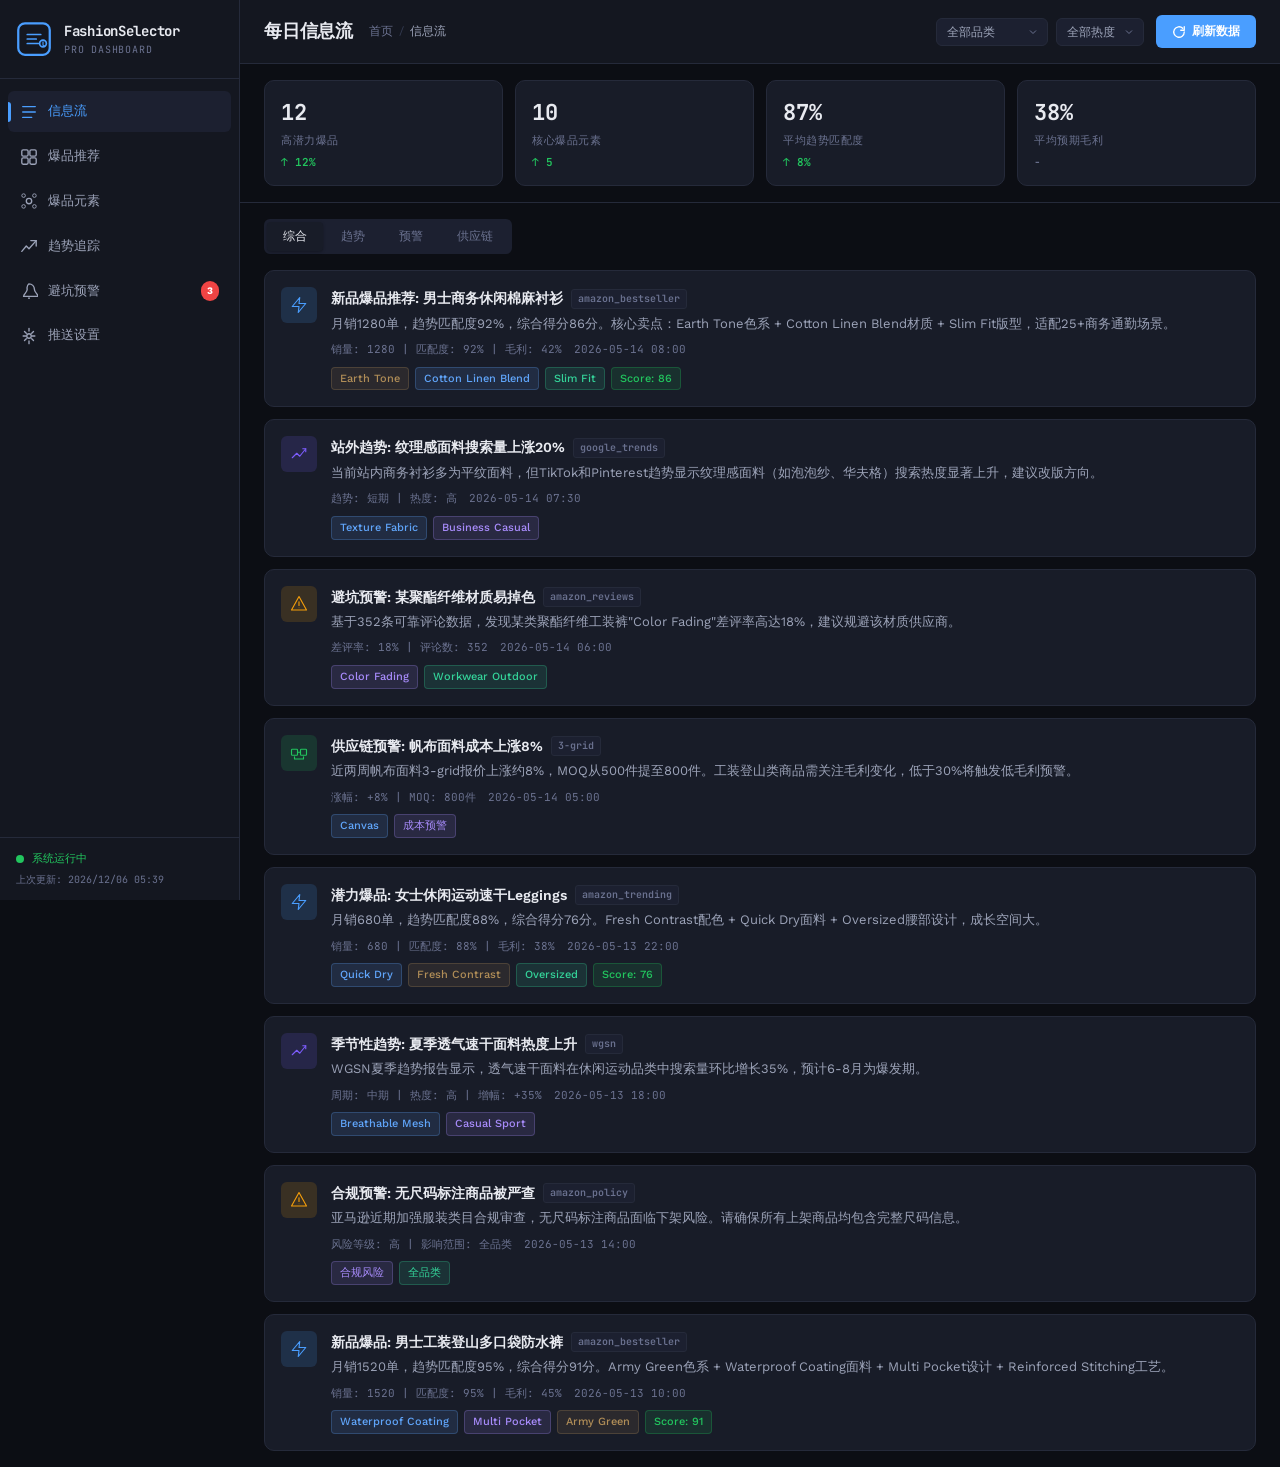
==== frontend/index.html @ 9d305000 "feat: 跨境服装电商智能选品辅助工具 Co-authored-by: traeagent <traeagent@users.noreply.github.com>" ====
<!DOCTYPE html>
<html lang="zh-CN">
<head>
    <meta charset="UTF-8">
    <meta name="viewport" content="width=device-width, initial-scale=1.0">
    <title>FashionSelector Pro — 亚马逊服装智能选品</title>
    <link rel="stylesheet" href="styles/main.css">
    <link rel="preconnect" href="https://fonts.googleapis.com">
    <link href="https://fonts.googleapis.com/css2?family=JetBrains+Mono:wght@400;500;700&family=IBM+Plex+Serif:ital,wght@0,400;0,600;1,400&family=Work+Sans:wght@300;400;500;600;700&display=swap" rel="stylesheet">
</head>
<body>
    <div class="app-container">
        <aside class="sidebar">
            <div class="sidebar-header">
                <div class="logo-mark">
                    <svg viewBox="0 0 32 32" fill="none" xmlns="http://www.w3.org/2000/svg">
                        <rect x="2" y="2" width="28" height="28" rx="6" stroke="currentColor" stroke-width="2"/>
                        <path d="M10 12h12M10 16h8M10 20h10" stroke="currentColor" stroke-width="1.5" stroke-linecap="round"/>
                        <circle cx="24" cy="20" r="3" stroke="currentColor" stroke-width="1.5"/>
                        <path d="M24 18.5v3l1.5.75" stroke="currentColor" stroke-width="1" stroke-linecap="round"/>
                    </svg>
                </div>
                <div class="logo-text">
                    <span class="logo-title">FashionSelector</span>
                    <span class="logo-subtitle">Pro Dashboard</span>
                </div>
            </div>

            <nav class="sidebar-nav">
                <a href="#" class="nav-item active" data-section="feed">
                    <svg viewBox="0 0 20 20" fill="none"><path d="M3 4h14M3 10h14M3 16h10" stroke="currentColor" stroke-width="1.5" stroke-linecap="round"/></svg>
                    <span>信息流</span>
                </a>
                <a href="#" class="nav-item" data-section="products">
                    <svg viewBox="0 0 20 20" fill="none"><rect x="2" y="2" width="7" height="7" rx="1.5" stroke="currentColor" stroke-width="1.5"/><rect x="11" y="2" width="7" height="7" rx="1.5" stroke="currentColor" stroke-width="1.5"/><rect x="2" y="11" width="7" height="7" rx="1.5" stroke="currentColor" stroke-width="1.5"/><rect x="11" y="11" width="7" height="7" rx="1.5" stroke="currentColor" stroke-width="1.5"/></svg>
                    <span>爆品推荐</span>
                </a>
                <a href="#" class="nav-item" data-section="elements">
                    <svg viewBox="0 0 20 20" fill="none"><circle cx="10" cy="10" r="3" stroke="currentColor" stroke-width="1.5"/><circle cx="4" cy="4" r="2" stroke="currentColor" stroke-width="1"/><circle cx="16" cy="4" r="2" stroke="currentColor" stroke-width="1"/><circle cx="4" cy="16" r="2" stroke="currentColor" stroke-width="1"/><circle cx="16" cy="16" r="2" stroke="currentColor" stroke-width="1"/></svg>
                    <span>爆品元素</span>
                </a>
                <a href="#" class="nav-item" data-section="trends">
                    <svg viewBox="0 0 20 20" fill="none"><path d="M2 16l5-6 3 3 8-9" stroke="currentColor" stroke-width="1.5" stroke-linecap="round" stroke-linejoin="round"/><path d="M12 4h6v6" stroke="currentColor" stroke-width="1.5" stroke-linecap="round" stroke-linejoin="round"/></svg>
                    <span>趋势追踪</span>
                </a>
                <a href="#" class="nav-item" data-section="alerts">
                    <svg viewBox="0 0 20 20" fill="none"><path d="M10 2a6 6 0 016 6c0 4 4 5 4 8H4c0-3 4-4 4-8a6 6 0 012-6z" stroke="currentColor" stroke-width="1.5"/><circle cx="10" cy="18" r="1" fill="currentColor"/></svg>
                    <span>避坑预警</span>
                    <span class="nav-badge">3</span>
                </a>
                <a href="#" class="nav-item" data-section="settings">
                    <svg viewBox="0 0 20 20" fill="none"><circle cx="10" cy="10" r="2.5" stroke="currentColor" stroke-width="1.5"/><path d="M10 1.5v3M10 15.5v3M3.5 10h3M13.5 10h3M5 5l2 2M13 13l2 2M15 5l-2 2M7 13l-2 2" stroke="currentColor" stroke-width="1.5" stroke-linecap="round"/></svg>
                    <span>推送设置</span>
                </a>
            </nav>

            <div class="sidebar-footer">
                <div class="system-status">
                    <div class="status-dot"></div>
                    <span class="status-text">系统运行中</span>
                </div>
                <div class="last-update">上次更新: <span id="lastUpdateTime">--</span></div>
            </div>
        </aside>

        <main class="main-content">
            <header class="top-bar">
                <div class="top-bar-left">
                    <h1 class="page-title" id="pageTitle">每日信息流</h1>
                    <div class="breadcrumb">
                        <span>首页</span>
                        <span class="breadcrumb-sep">/</span>
                        <span class="breadcrumb-current" id="breadcrumbCurrent">信息流</span>
                    </div>
                </div>
                <div class="top-bar-right">
                    <div class="filter-group">
                        <select class="filter-select" id="categoryFilter">
                            <option value="all">全部品类</option>
                            <option value="menswear-business">男装商务休闲</option>
                            <option value="menswear-sport">男装休闲运动</option>
                            <option value="menswear-outdoor">男装工装登山</option>
                            <option value="womenswear-business">女装商务休闲</option>
                            <option value="womenswear-sport">女装休闲运动</option>
                            <option value="womenswear-outdoor">女装工装登山</option>
                        </select>
                        <select class="filter-select" id="heatFilter">
                            <option value="all">全部热度</option>
                            <option value="high">高热度</option>
                            <option value="medium">中热度</option>
                        </select>
                    </div>
                    <button class="btn-primary" id="refreshBtn">
                        <svg viewBox="0 0 16 16" fill="none"><path d="M14 8a6 6 0 11-1.76-4.24" stroke="currentColor" stroke-width="1.5" stroke-linecap="round"/><path d="M14 2v4h-4" stroke="currentColor" stroke-width="1.5" stroke-linecap="round" stroke-linejoin="round"/></svg>
                        刷新数据
                    </button>
                </div>
            </header>

            <section class="stats-bar" id="statsBar">
                <div class="stat-card">
                    <div class="stat-value" id="statHitCount">--</div>
                    <div class="stat-label">高潜力爆品</div>
                    <div class="stat-trend up">↑ 12%</div>
                </div>
                <div class="stat-card">
                    <div class="stat-value" id="statElementCount">--</div>
                    <div class="stat-label">核心爆品元素</div>
                    <div class="stat-trend up">↑ 5</div>
                </div>
                <div class="stat-card">
                    <div class="stat-value" id="statTrendMatch">--</div>
                    <div class="stat-label">平均趋势匹配度</div>
                    <div class="stat-trend up">↑ 8%</div>
                </div>
                <div class="stat-card">
                    <div class="stat-value" id="statMargin">--</div>
                    <div class="stat-label">平均预期毛利</div>
                    <div class="stat-trend neutral">-</div>
                </div>
            </section>

            <section class="content-feed" id="contentFeed">
                <div class="feed-tabs">
                    <button class="feed-tab active" data-tab="all">综合</button>
                    <button class="feed-tab" data-tab="trends">趋势</button>
                    <button class="feed-tab" data-tab="alerts">预警</button>
                    <button class="feed-tab" data-tab="supply">供应链</button>
                </div>

                <div class="feed-stream" id="feedStream">
                </div>
            </section>

            <section class="products-grid" id="productsGrid" style="display: none;">
                <div class="section-header">
                    <h2>高潜力爆品</h2>
                    <div class="view-toggle">
                        <button class="toggle-btn active" data-view="grid">
                            <svg viewBox="0 0 16 16" fill="none"><rect x="1" y="1" width="5" height="5" rx="1" stroke="currentColor" stroke-width="1.5"/><rect x="10" y="1" width="5" height="5" rx="1" stroke="currentColor" stroke-width="1.5"/><rect x="1" y="10" width="5" height="5" rx="1" stroke="currentColor" stroke-width="1.5"/><rect x="10" y="10" width="5" height="5" rx="1" stroke="currentColor" stroke-width="1.5"/></svg>
                        </button>
                        <button class="toggle-btn" data-view="list">
                            <svg viewBox="0 0 16 16" fill="none"><path d="M1 3h14M1 8h14M1 13h14" stroke="currentColor" stroke-width="1.5" stroke-linecap="round"/></svg>
                        </button>
                    </div>
                </div>
                <div class="product-cards" id="productCards">
                </div>
            </section>

            <section class="elements-section" id="elementsSection" style="display: none;">
                <div class="section-header">
                    <h2>Top 10 爆品元素</h2>
                    <span class="section-desc">基于标准化标签的频率统计</span>
                </div>
                <div class="elements-list" id="elementsList">
                </div>
                <div class="suggestions-block">
                    <h3>视觉差异化建议</h3>
                    <div class="suggestions-grid" id="suggestionsGrid">
                    </div>
                </div>
            </section>

            <section class="trends-section" id="trendsSection" style="display: none;">
                <div class="section-header">
                    <h2>趋势追踪</h2>
                    <span class="section-desc">站内外趋势联动分析</span>
                </div>
                <div class="trends-grid" id="trendsGrid">
                </div>
            </section>

            <section class="alerts-section" id="alertsSection" style="display: none;">
                <div class="section-header">
                    <h2>避坑预警</h2>
                    <span class="section-desc">基于可靠评论数据的高频痛点</span>
                </div>
                <div class="alerts-list" id="alertsList">
                </div>
            </section>

            <section class="settings-section" id="settingsSection" style="display: none;">
                <div class="section-header">
                    <h2>推送设置</h2>
                    <span class="section-desc">自定义推送偏好与独特性阈值</span>
                </div>
                <div class="settings-form">
                    <div class="form-group">
                        <label class="form-label">关注品类</label>
                        <div class="checkbox-group" id="categoryCheckboxes">
                            <label class="checkbox-item"><input type="checkbox" value="menswear" checked> 男装</label>
                            <label class="checkbox-item"><input type="checkbox" value="womenswear" checked> 女装</label>
                            <label class="checkbox-item"><input type="checkbox" value="business-casual" checked> 商务休闲</label>
                            <label class="checkbox-item"><input type="checkbox" value="casual-sport" checked> 休闲运动</label>
                            <label class="checkbox-item"><input type="checkbox" value="workwear-outdoor" checked> 工装登山</label>
                        </div>
                    </div>
                    <div class="form-group">
                        <label class="form-label">推送频率</label>
                        <select class="form-select" id="pushFrequency">
                            <option value="daily">每日推送</option>
                            <option value="weekly">每周推送</option>
                            <option value="manual">手动触发</option>
                        </select>
                    </div>
                    <div class="form-group">
                        <label class="form-label">推送渠道</label>
                        <div class="checkbox-group" id="channelCheckboxes">
                            <label class="checkbox-item"><input type="checkbox" value="skill" checked> 技能内消息</label>
                            <label class="checkbox-item"><input type="checkbox" value="email"> 邮件</label>
                            <label class="checkbox-item"><input type="checkbox" value="sms"> 短信</label>
                        </div>
                    </div>
                    <div class="form-group">
                        <label class="form-label">独特性系数阈值</label>
                        <div class="slider-group">
                            <input type="range" class="form-slider" id="uniquenessSlider" min="0" max="1" step="0.05" value="0.7">
                            <span class="slider-value" id="uniquenessValue">0.70</span>
                        </div>
                    </div>
                    <div class="form-actions">
                        <button class="btn-primary" id="saveSettingsBtn">保存设置</button>
                        <button class="btn-secondary" id="manualPushBtn">立即推送</button>
                    </div>
                </div>
            </section>
        </main>
    </div>

    <div class="modal-overlay" id="modalOverlay">
        <div class="modal" id="productModal">
            <div class="modal-header">
                <h3 id="modalTitle">商品详情</h3>
                <button class="modal-close" id="modalClose">&times;</button>
            </div>
            <div class="modal-body" id="modalBody">
            </div>
        </div>
    </div>

    <script src="scripts/data.js"></script>
    <script src="scripts/renderers.js"></script>
    <script src="scripts/app.js"></script>
</body>
</html>
---- frontend/styles/main.css ----
:root {
    --bg-primary: #0c0e14;
    --bg-secondary: #141720;
    --bg-tertiary: #1c2030;
    --bg-card: #181c28;
    --bg-card-hover: #1f2436;
    --border-subtle: #252a3a;
    --border-accent: #343b52;
    --text-primary: #e8eaf0;
    --text-secondary: #9ca3b8;
    --text-muted: #6b7290;
    --accent-primary: #4a9eff;
    --accent-secondary: #7c5cfc;
    --accent-success: #22c55e;
    --accent-warning: #f59e0b;
    --accent-danger: #ef4444;
    --accent-info: #3b82f6;
    --tag-earth: #b08d57;
    --tag-blue: #60a5fa;
    --tag-green: #34d399;
    --tag-orange: #fb923c;
    --tag-purple: #a78bfa;
    --sidebar-width: 240px;
    --topbar-height: 64px;
    --radius-sm: 6px;
    --radius-md: 10px;
    --radius-lg: 14px;
    --font-mono: 'JetBrains Mono', monospace;
    --font-serif: 'IBM Plex Serif', Georgia, serif;
    --font-sans: 'Work Sans', system-ui, sans-serif;
    --shadow-sm: 0 1px 3px rgba(0,0,0,0.3);
    --shadow-md: 0 4px 12px rgba(0,0,0,0.4);
    --shadow-lg: 0 8px 30px rgba(0,0,0,0.5);
    --transition-fast: 0.15s ease;
    --transition-base: 0.25s ease;
}

*, *::before, *::after {
    margin: 0;
    padding: 0;
    box-sizing: border-box;
}

html {
    font-size: 14px;
    scroll-behavior: smooth;
}

body {
    font-family: var(--font-sans);
    background: var(--bg-primary);
    color: var(--text-primary);
    line-height: 1.6;
    overflow-x: hidden;
    min-height: 100vh;
}

.app-container {
    display: flex;
    min-height: 100vh;
}

/* ===== SIDEBAR ===== */
.sidebar {
    width: var(--sidebar-width);
    background: var(--bg-secondary);
    border-right: 1px solid var(--border-subtle);
    display: flex;
    flex-direction: column;
    position: fixed;
    top: 0;
    left: 0;
    bottom: 0;
    z-index: 100;
}

.sidebar-header {
    padding: 20px 16px;
    display: flex;
    align-items: center;
    gap: 12px;
    border-bottom: 1px solid var(--border-subtle);
}

.logo-mark {
    width: 36px;
    height: 36px;
    color: var(--accent-primary);
    flex-shrink: 0;
}

.logo-mark svg {
    width: 100%;
    height: 100%;
}

.logo-text {
    display: flex;
    flex-direction: column;
}

.logo-title {
    font-family: var(--font-mono);
    font-weight: 700;
    font-size: 14px;
    letter-spacing: -0.02em;
    color: var(--text-primary);
}

.logo-subtitle {
    font-family: var(--font-mono);
    font-size: 10px;
    color: var(--text-muted);
    letter-spacing: 0.08em;
    text-transform: uppercase;
}

.sidebar-nav {
    flex: 1;
    padding: 12px 8px;
    display: flex;
    flex-direction: column;
    gap: 4px;
}

.nav-item {
    display: flex;
    align-items: center;
    gap: 10px;
    padding: 10px 12px;
    border-radius: var(--radius-sm);
    color: var(--text-secondary);
    text-decoration: none;
    font-size: 13px;
    font-weight: 500;
    transition: all var(--transition-fast);
    position: relative;
}

.nav-item svg {
    width: 18px;
    height: 18px;
    flex-shrink: 0;
}

.nav-item:hover {
    background: var(--bg-tertiary);
    color: var(--text-primary);
}

.nav-item.active {
    background: var(--bg-tertiary);
    color: var(--accent-primary);
}

.nav-item.active::before {
    content: '';
    position: absolute;
    left: 0;
    top: 50%;
    transform: translateY(-50%);
    width: 3px;
    height: 20px;
    background: var(--accent-primary);
    border-radius: 0 3px 3px 0;
}

.nav-badge {
    margin-left: auto;
    background: var(--accent-danger);
    color: #fff;
    font-size: 10px;
    font-weight: 700;
    padding: 2px 6px;
    border-radius: 10px;
    min-width: 18px;
    text-align: center;
}

.sidebar-footer {
    padding: 12px 16px;
    border-top: 1px solid var(--border-subtle);
}

.system-status {
    display: flex;
    align-items: center;
    gap: 8px;
    margin-bottom: 4px;
}

.status-dot {
    width: 8px;
    height: 8px;
    background: var(--accent-success);
    border-radius: 50%;
    animation: pulse 2s ease-in-out infinite;
}

@keyframes pulse {
    0%, 100% { opacity: 1; }
    50% { opacity: 0.5; }
}

.status-text {
    font-size: 11px;
    color: var(--accent-success);
    font-weight: 500;
}

.last-update {
    font-family: var(--font-mono);
    font-size: 10px;
    color: var(--text-muted);
}

/* ===== MAIN CONTENT ===== */
.main-content {
    flex: 1;
    margin-left: var(--sidebar-width);
    display: flex;
    flex-direction: column;
    min-height: 100vh;
}

/* ===== TOP BAR ===== */
.top-bar {
    height: var(--topbar-height);
    padding: 0 24px;
    display: flex;
    align-items: center;
    justify-content: space-between;
    border-bottom: 1px solid var(--border-subtle);
    background: var(--bg-secondary);
    position: sticky;
    top: 0;
    z-index: 50;
}

.top-bar-left {
    display: flex;
    align-items: center;
    gap: 16px;
}

.page-title {
    font-family: var(--font-serif);
    font-weight: 600;
    font-size: 18px;
    letter-spacing: -0.01em;
}

.breadcrumb {
    display: flex;
    align-items: center;
    gap: 6px;
    font-size: 12px;
    color: var(--text-muted);
}

.breadcrumb-sep {
    color: var(--border-accent);
}

.breadcrumb-current {
    color: var(--text-secondary);
}

.top-bar-right {
    display: flex;
    align-items: center;
    gap: 12px;
}

.filter-group {
    display: flex;
    gap: 8px;
}

.filter-select {
    background: var(--bg-tertiary);
    border: 1px solid var(--border-subtle);
    color: var(--text-secondary);
    padding: 6px 28px 6px 10px;
    border-radius: var(--radius-sm);
    font-size: 12px;
    font-family: var(--font-sans);
    cursor: pointer;
    appearance: none;
    background-image: url("data:image/svg+xml,%3Csvg xmlns='http://www.w3.org/2000/svg' width='12' height='12' viewBox='0 0 24 24' fill='none' stroke='%236b7290' stroke-width='2'%3E%3Cpath d='M6 9l6 6 6-6'/%3E%3C/svg%3E");
    background-repeat: no-repeat;
    background-position: right 8px center;
}

.filter-select:hover {
    border-color: var(--border-accent);
}

.filter-select:focus {
    outline: none;
    border-color: var(--accent-primary);
}

.btn-primary {
    display: inline-flex;
    align-items: center;
    gap: 6px;
    padding: 8px 16px;
    background: var(--accent-primary);
    color: #fff;
    border: none;
    border-radius: var(--radius-sm);
    font-size: 12px;
    font-weight: 600;
    font-family: var(--font-sans);
    cursor: pointer;
    transition: all var(--transition-fast);
}

.btn-primary:hover {
    background: #3d8be6;
    transform: translateY(-1px);
}

.btn-primary svg {
    width: 14px;
    height: 14px;
}

.btn-secondary {
    display: inline-flex;
    align-items: center;
    gap: 6px;
    padding: 8px 16px;
    background: var(--bg-tertiary);
    color: var(--text-secondary);
    border: 1px solid var(--border-subtle);
    border-radius: var(--radius-sm);
    font-size: 12px;
    font-weight: 500;
    font-family: var(--font-sans);
    cursor: pointer;
    transition: all var(--transition-fast);
}

.btn-secondary:hover {
    border-color: var(--border-accent);
    color: var(--text-primary);
}

/* ===== STATS BAR ===== */
.stats-bar {
    padding: 16px 24px;
    display: grid;
    grid-template-columns: repeat(4, 1fr);
    gap: 12px;
    border-bottom: 1px solid var(--border-subtle);
    background: var(--bg-primary);
}

.stat-card {
    background: var(--bg-card);
    border: 1px solid var(--border-subtle);
    border-radius: var(--radius-md);
    padding: 14px 16px;
    transition: all var(--transition-fast);
}

.stat-card:hover {
    border-color: var(--border-accent);
    background: var(--bg-card-hover);
}

.stat-value {
    font-family: var(--font-mono);
    font-size: 22px;
    font-weight: 700;
    color: var(--text-primary);
    margin-bottom: 2px;
}

.stat-label {
    font-size: 11px;
    color: var(--text-muted);
    font-weight: 500;
    text-transform: uppercase;
    letter-spacing: 0.05em;
}

.stat-trend {
    font-family: var(--font-mono);
    font-size: 11px;
    font-weight: 600;
    margin-top: 4px;
}

.stat-trend.up {
    color: var(--accent-success);
}

.stat-trend.down {
    color: var(--accent-danger);
}

.stat-trend.neutral {
    color: var(--text-muted);
}

/* ===== FEED SECTION ===== */
.content-feed {
    padding: 16px 24px;
    flex: 1;
}

.feed-tabs {
    display: flex;
    gap: 2px;
    margin-bottom: 16px;
    background: var(--bg-tertiary);
    border-radius: var(--radius-sm);
    padding: 3px;
    width: fit-content;
}

.feed-tab {
    padding: 6px 16px;
    border: none;
    background: transparent;
    color: var(--text-muted);
    font-size: 12px;
    font-weight: 500;
    font-family: var(--font-sans);
    border-radius: 4px;
    cursor: pointer;
    transition: all var(--transition-fast);
}

.feed-tab:hover {
    color: var(--text-secondary);
}

.feed-tab.active {
    background: var(--bg-card);
    color: var(--text-primary);
    box-shadow: var(--shadow-sm);
}

.feed-stream {
    display: flex;
    flex-direction: column;
    gap: 12px;
}

.feed-item {
    background: var(--bg-card);
    border: 1px solid var(--border-subtle);
    border-radius: var(--radius-md);
    padding: 16px;
    display: flex;
    gap: 14px;
    transition: all var(--transition-base);
    animation: fadeIn 0.3s ease;
}

@keyframes fadeIn {
    from { opacity: 0; transform: translateY(8px); }
    to { opacity: 1; transform: translateY(0); }
}

.feed-item:hover {
    border-color: var(--border-accent);
    background: var(--bg-card-hover);
}

.feed-icon {
    width: 36px;
    height: 36px;
    border-radius: var(--radius-sm);
    display: flex;
    align-items: center;
    justify-content: center;
    flex-shrink: 0;
}

.feed-icon svg {
    width: 18px;
    height: 18px;
}

.feed-icon.hit {
    background: rgba(74, 158, 255, 0.15);
    color: var(--accent-primary);
}

.feed-icon.trend {
    background: rgba(124, 92, 252, 0.15);
    color: var(--accent-secondary);
}

.feed-icon.alert {
    background: rgba(245, 158, 11, 0.15);
    color: var(--accent-warning);
}

.feed-icon.supply {
    background: rgba(34, 197, 94, 0.15);
    color: var(--accent-success);
}

.feed-content {
    flex: 1;
    min-width: 0;
}

.feed-title {
    font-weight: 600;
    font-size: 14px;
    margin-bottom: 4px;
    display: flex;
    align-items: center;
    gap: 8px;
}

.feed-title .source-tag {
    font-family: var(--font-mono);
    font-size: 10px;
    padding: 1px 6px;
    background: var(--bg-tertiary);
    border: 1px solid var(--border-subtle);
    border-radius: 3px;
    color: var(--text-muted);
}

.feed-desc {
    font-size: 13px;
    color: var(--text-secondary);
    line-height: 1.5;
    margin-bottom: 8px;
}

.feed-meta {
    display: flex;
    align-items: center;
    gap: 12px;
    font-size: 11px;
    color: var(--text-muted);
    font-family: var(--font-mono);
}

.feed-tags {
    display: flex;
    gap: 6px;
    flex-wrap: wrap;
    margin-top: 8px;
}

.feed-tag {
    font-size: 11px;
    padding: 2px 8px;
    border-radius: 4px;
    font-weight: 500;
    border: 1px solid;
}

.feed-tag.color {
    background: rgba(176, 141, 87, 0.12);
    color: var(--tag-earth);
    border-color: rgba(176, 141, 87, 0.25);
}

.feed-tag.material {
    background: rgba(96, 165, 250, 0.12);
    color: var(--tag-blue);
    border-color: rgba(96, 165, 250, 0.25);
}

.feed-tag.design {
    background: rgba(167, 139, 250, 0.12);
    color: var(--tag-purple);
    border-color: rgba(167, 139, 250, 0.25);
}

.feed-tag.fit {
    background: rgba(52, 211, 153, 0.12);
    color: var(--tag-green);
    border-color: rgba(52, 211, 153, 0.25);
}

.feed-tag.score {
    background: rgba(34, 197, 94, 0.12);
    color: var(--accent-success);
    border-color: rgba(34, 197, 94, 0.25);
}

/* ===== PRODUCTS GRID ===== */
.products-grid {
    padding: 16px 24px;
}

.section-header {
    display: flex;
    align-items: center;
    gap: 12px;
    margin-bottom: 16px;
}

.section-header h2 {
    font-family: var(--font-serif);
    font-weight: 600;
    font-size: 16px;
}

.section-desc {
    font-size: 12px;
    color: var(--text-muted);
}

.view-toggle {
    margin-left: auto;
    display: flex;
    gap: 2px;
    background: var(--bg-tertiary);
    padding: 3px;
    border-radius: var(--radius-sm);
}

.toggle-btn {
    padding: 6px;
    border: none;
    background: transparent;
    color: var(--text-muted);
    border-radius: 4px;
    cursor: pointer;
    transition: all var(--transition-fast);
}

.toggle-btn svg {
    width: 16px;
    height: 16px;
}

.toggle-btn.active {
    background: var(--bg-card);
    color: var(--text-primary);
}

.product-cards {
    display: grid;
    grid-template-columns: repeat(auto-fill, minmax(320px, 1fr));
    gap: 12px;
}

.product-card {
    background: var(--bg-card);
    border: 1px solid var(--border-subtle);
    border-radius: var(--radius-md);
    overflow: hidden;
    transition: all var(--transition-base);
    cursor: pointer;
}

.product-card:hover {
    border-color: var(--border-accent);
    transform: translateY(-2px);
    box-shadow: var(--shadow-md);
}

.product-card-header {
    padding: 14px 16px;
    display: flex;
    align-items: flex-start;
    gap: 12px;
}

.product-score {
    width: 44px;
    height: 44px;
    border-radius: var(--radius-sm);
    display: flex;
    align-items: center;
    justify-content: center;
    font-family: var(--font-mono);
    font-weight: 700;
    font-size: 14px;
    flex-shrink: 0;
}

.product-score.high {
    background: rgba(34, 197, 94, 0.12);
    color: var(--accent-success);
    border: 1px solid rgba(34, 197, 94, 0.25);
}

.product-score.potential {
    background: rgba(74, 158, 255, 0.12);
    color: var(--accent-primary);
    border: 1px solid rgba(74, 158, 255, 0.25);
}

.product-card-info {
    flex: 1;
    min-width: 0;
}

.product-card-title {
    font-weight: 600;
    font-size: 13px;
    margin-bottom: 4px;
    white-space: nowrap;
    overflow: hidden;
    text-overflow: ellipsis;
}

.product-card-category {
    font-size: 11px;
    color: var(--text-muted);
    display: flex;
    align-items: center;
    gap: 4px;
}

.product-card-body {
    padding: 0 16px 14px;
}

.product-card-price {
    font-family: var(--font-mono);
    font-size: 18px;
    font-weight: 700;
    color: var(--text-primary);
    margin-bottom: 8px;
}

.product-card-features {
    display: flex;
    flex-wrap: wrap;
    gap: 4px;
    margin-bottom: 10px;
}

.product-card-footer {
    padding: 10px 16px;
    background: var(--bg-tertiary);
    display: flex;
    align-items: center;
    justify-content: space-between;
    font-size: 11px;
}

.product-card-margin {
    font-family: var(--font-mono);
    font-weight: 600;
}

.product-card-margin.good {
    color: var(--accent-success);
}

.product-card-margin.low {
    color: var(--accent-danger);
}

.product-card-uniqueness {
    color: var(--accent-secondary);
}

.product-card-warning {
    font-size: 10px;
    padding: 2px 6px;
    background: rgba(245, 158, 11, 0.12);
    color: var(--accent-warning);
    border-radius: 3px;
    font-weight: 600;
}

.product-card-review {
    font-size: 10px;
    padding: 2px 6px;
    background: rgba(107, 114, 144, 0.12);
    color: var(--text-muted);
    border-radius: 3px;
}

/* ===== ELEMENTS SECTION ===== */
.elements-section {
    padding: 16px 24px;
}

.elements-list {
    display: grid;
    grid-template-columns: repeat(auto-fill, minmax(280px, 1fr));
    gap: 10px;
    margin-bottom: 24px;
}

.element-card {
    background: var(--bg-card);
    border: 1px solid var(--border-subtle);
    border-radius: var(--radius-md);
    padding: 14px 16px;
    transition: all var(--transition-fast);
}

.element-card:hover {
    border-color: var(--border-accent);
}

.element-rank {
    font-family: var(--font-mono);
    font-size: 20px;
    font-weight: 700;
    color: var(--border-accent);
    margin-bottom: 8px;
}

.element-rank.top3 {
    color: var(--accent-warning);
}

.element-name {
    font-weight: 600;
    font-size: 14px;
    margin-bottom: 4px;
}

.element-standard {
    font-family: var(--font-mono);
    font-size: 11px;
    color: var(--accent-primary);
    margin-bottom: 8px;
}

.element-desc {
    font-size: 12px;
    color: var(--text-secondary);
    line-height: 1.5;
    margin-bottom: 6px;
}

.element-meta {
    font-size: 11px;
    color: var(--text-muted);
    display: flex;
    gap: 12px;
}

.element-freq {
    font-family: var(--font-mono);
    font-weight: 600;
}

.suggestions-block {
    margin-top: 24px;
}

.suggestions-block h3 {
    font-family: var(--font-serif);
    font-weight: 600;
    font-size: 16px;
    margin-bottom: 12px;
}

.suggestions-grid {
    display: grid;
    grid-template-columns: repeat(auto-fill, minmax(320px, 1fr));
    gap: 12px;
}

.suggestion-card {
    background: var(--bg-card);
    border: 1px solid var(--border-subtle);
    border-left: 3px solid var(--accent-secondary);
    border-radius: var(--radius-sm);
    padding: 14px 16px;
}

.suggestion-card h4 {
    font-size: 13px;
    font-weight: 600;
    margin-bottom: 6px;
    color: var(--accent-secondary);
}

.suggestion-card p {
    font-size: 12px;
    color: var(--text-secondary);
    line-height: 1.5;
}

/* ===== TRENDS SECTION ===== */
.trends-section {
    padding: 16px 24px;
}

.trends-grid {
    display: grid;
    grid-template-columns: repeat(auto-fill, minmax(260px, 1fr));
    gap: 12px;
}

.trend-card {
    background: var(--bg-card);
    border: 1px solid var(--border-subtle);
    border-radius: var(--radius-md);
    padding: 16px;
    transition: all var(--transition-fast);
}

.trend-card:hover {
    border-color: var(--border-accent);
}

.trend-header {
    display: flex;
    align-items: center;
    justify-content: space-between;
    margin-bottom: 10px;
}

.trend-source {
    font-family: var(--font-mono);
    font-size: 10px;
    padding: 2px 6px;
    background: var(--bg-tertiary);
    border: 1px solid var(--border-subtle);
    border-radius: 3px;
    color: var(--text-muted);
}

.trend-heat {
    font-size: 10px;
    font-weight: 600;
    padding: 2px 6px;
    border-radius: 3px;
}

.trend-heat.high {
    background: rgba(245, 158, 11, 0.12);
    color: var(--accent-warning);
}

.trend-heat.medium {
    background: rgba(74, 158, 255, 0.12);
    color: var(--accent-primary);
}

.trend-title {
    font-weight: 600;
    font-size: 13px;
    margin-bottom: 6px;
}

.trend-desc {
    font-size: 12px;
    color: var(--text-secondary);
    line-height: 1.5;
    margin-bottom: 10px;
}

.trend-tags {
    display: flex;
    gap: 4px;
    flex-wrap: wrap;
}

/* ===== ALERTS SECTION ===== */
.alerts-section {
    padding: 16px 24px;
}

.alerts-list {
    display: flex;
    flex-direction: column;
    gap: 10px;
}

.alert-card {
    background: var(--bg-card);
    border: 1px solid var(--border-subtle);
    border-left: 3px solid var(--accent-warning);
    border-radius: var(--radius-sm);
    padding: 14px 16px;
    display: flex;
    align-items: flex-start;
    gap: 12px;
    transition: all var(--transition-fast);
}

.alert-card:hover {
    border-color: var(--border-accent);
}

.alert-card.critical {
    border-left-color: var(--accent-danger);
}

.alert-icon {
    width: 32px;
    height: 32px;
    border-radius: var(--radius-sm);
    display: flex;
    align-items: center;
    justify-content: center;
    flex-shrink: 0;
    background: rgba(245, 158, 11, 0.12);
    color: var(--accent-warning);
}

.alert-card.critical .alert-icon {
    background: rgba(239, 68, 68, 0.12);
    color: var(--accent-danger);
}

.alert-icon svg {
    width: 16px;
    height: 16px;
}

.alert-content {
    flex: 1;
}

.alert-title {
    font-weight: 600;
    font-size: 14px;
    margin-bottom: 4px;
}

.alert-desc {
    font-size: 12px;
    color: var(--text-secondary);
    line-height: 1.5;
    margin-bottom: 6px;
}

.alert-footer {
    font-size: 11px;
    color: var(--text-muted);
    display: flex;
    gap: 12px;
}

/* ===== SETTINGS SECTION ===== */
.settings-section {
    padding: 16px 24px;
}

.settings-form {
    max-width: 600px;
}

.form-group {
    margin-bottom: 20px;
}

.form-label {
    display: block;
    font-weight: 600;
    font-size: 13px;
    margin-bottom: 8px;
    color: var(--text-secondary);
}

.checkbox-group {
    display: flex;
    flex-wrap: wrap;
    gap: 12px;
}

.checkbox-item {
    display: flex;
    align-items: center;
    gap: 6px;
    font-size: 13px;
    color: var(--text-secondary);
    cursor: pointer;
}

.checkbox-item input[type="checkbox"] {
    accent-color: var(--accent-primary);
    width: 16px;
    height: 16px;
}

.form-select {
    width: 100%;
    max-width: 300px;
    background: var(--bg-tertiary);
    border: 1px solid var(--border-subtle);
    color: var(--text-secondary);
    padding: 8px 12px;
    border-radius: var(--radius-sm);
    font-size: 13px;
    font-family: var(--font-sans);
}

.form-select:focus {
    outline: none;
    border-color: var(--accent-primary);
}

.slider-group {
    display: flex;
    align-items: center;
    gap: 12px;
    max-width: 400px;
}

.form-slider {
    flex: 1;
    height: 4px;
    background: var(--bg-tertiary);
    border-radius: 2px;
    appearance: none;
    cursor: pointer;
}

.form-slider::-webkit-slider-thumb {
    appearance: none;
    width: 18px;
    height: 18px;
    background: var(--accent-primary);
    border-radius: 50%;
    cursor: pointer;
    border: 2px solid var(--bg-primary);
}

.slider-value {
    font-family: var(--font-mono);
    font-weight: 600;
    font-size: 14px;
    color: var(--accent-primary);
    min-width: 40px;
}

.form-actions {
    display: flex;
    gap: 10px;
    margin-top: 24px;
}

/* ===== MODAL ===== */
.modal-overlay {
    position: fixed;
    inset: 0;
    background: rgba(0, 0, 0, 0.6);
    backdrop-filter: blur(4px);
    display: flex;
    align-items: center;
    justify-content: center;
    z-index: 1000;
    opacity: 0;
    pointer-events: none;
    transition: opacity var(--transition-base);
}

.modal-overlay.active {
    opacity: 1;
    pointer-events: auto;
}

.modal {
    background: var(--bg-secondary);
    border: 1px solid var(--border-accent);
    border-radius: var(--radius-lg);
    width: 90%;
    max-width: 640px;
    max-height: 80vh;
    overflow-y: auto;
    box-shadow: var(--shadow-lg);
    transform: scale(0.95);
    transition: transform var(--transition-base);
}

.modal-overlay.active .modal {
    transform: scale(1);
}

.modal-header {
    padding: 16px 20px;
    display: flex;
    align-items: center;
    justify-content: space-between;
    border-bottom: 1px solid var(--border-subtle);
}

.modal-header h3 {
    font-family: var(--font-serif);
    font-weight: 600;
    font-size: 16px;
}

.modal-close {
    width: 32px;
    height: 32px;
    border: none;
    background: transparent;
    color: var(--text-muted);
    font-size: 24px;
    cursor: pointer;
    border-radius: var(--radius-sm);
    display: flex;
    align-items: center;
    justify-content: center;
    transition: all var(--transition-fast);
}

.modal-close:hover {
    background: var(--bg-tertiary);
    color: var(--text-primary);
}

.modal-body {
    padding: 20px;
}

.modal-product-title {
    font-weight: 600;
    font-size: 15px;
    margin-bottom: 8px;
}

.modal-product-url {
    font-family: var(--font-mono);
    font-size: 12px;
    color: var(--accent-primary);
    margin-bottom: 16px;
    word-break: break-all;
}

.modal-field {
    margin-bottom: 14px;
}

.modal-field-label {
    font-size: 11px;
    color: var(--text-muted);
    text-transform: uppercase;
    letter-spacing: 0.05em;
    font-weight: 600;
    margin-bottom: 4px;
}

.modal-field-value {
    font-size: 13px;
    color: var(--text-secondary);
    line-height: 1.6;
}

.modal-field-value.mono {
    font-family: var(--font-mono);
}

/* ===== LOADING ===== */
.loading-spinner {
    display: flex;
    align-items: center;
    justify-content: center;
    padding: 40px;
}

.spinner {
    width: 32px;
    height: 32px;
    border: 3px solid var(--border-subtle);
    border-top-color: var(--accent-primary);
    border-radius: 50%;
    animation: spin 0.8s linear infinite;
}

@keyframes spin {
    to { transform: rotate(360deg); }
}

/* ===== SCROLLBAR ===== */
::-webkit-scrollbar {
    width: 6px;
}

::-webkit-scrollbar-track {
    background: transparent;
}

::-webkit-scrollbar-thumb {
    background: var(--border-accent);
    border-radius: 3px;
}

::-webkit-scrollbar-thumb:hover {
    background: var(--text-muted);
}

/* ===== RESPONSIVE ===== */
@media (max-width: 1024px) {
    .stats-bar {
        grid-template-columns: repeat(2, 1fr);
    }
    .product-cards {
        grid-template-columns: repeat(auto-fill, minmax(280px, 1fr));
    }
}

@media (max-width: 768px) {
    .sidebar {
        transform: translateX(-100%);
    }
    .main-content {
        margin-left: 0;
    }
    .stats-bar {
        grid-template-columns: 1fr;
    }
    .top-bar {
        padding: 0 16px;
        flex-direction: column;
        height: auto;
        padding: 12px 16px;
        gap: 10px;
    }
    .filter-group {
        flex-wrap: wrap;
    }
    .product-cards {
        grid-template-columns: 1fr;
    }
    .elements-list {
        grid-template-columns: 1fr;
    }
    .suggestions-grid {
        grid-template-columns: 1fr;
    }
    .trends-grid {
        grid-template-columns: 1fr;
    }
}
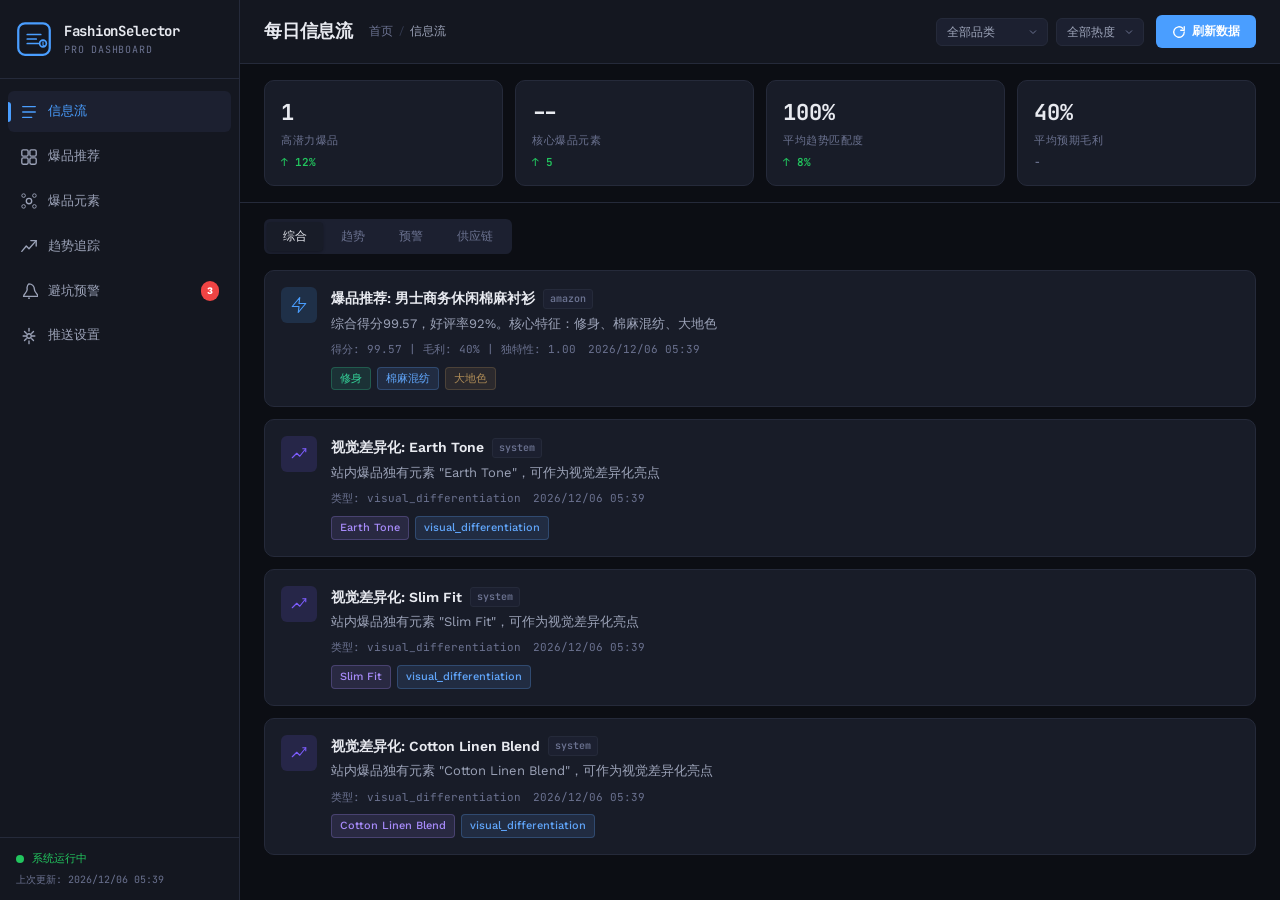
==== commit ab73f0ad: "feat: 跨境服装电商智能选品辅助工具 Co-authored-by: traeagent <traeagent@users.noreply.github.com>" ====
--- a/frontend/index.html
+++ b/frontend/index.html
@@ -179,52 +179,6 @@
                 <div class="alerts-list" id="alertsList">
                 </div>
             </section>
-
-            <section class="settings-section" id="settingsSection" style="display: none;">
-                <div class="section-header">
-                    <h2>推送设置</h2>
-                    <span class="section-desc">自定义推送偏好与独特性阈值</span>
-                </div>
-                <div class="settings-form">
-                    <div class="form-group">
-                        <label class="form-label">关注品类</label>
-                        <div class="checkbox-group" id="categoryCheckboxes">
-                            <label class="checkbox-item"><input type="checkbox" value="menswear" checked> 男装</label>
-                            <label class="checkbox-item"><input type="checkbox" value="womenswear" checked> 女装</label>
-                            <label class="checkbox-item"><input type="checkbox" value="business-casual" checked> 商务休闲</label>
-                            <label class="checkbox-item"><input type="checkbox" value="casual-sport" checked> 休闲运动</label>
-                            <label class="checkbox-item"><input type="checkbox" value="workwear-outdoor" checked> 工装登山</label>
-                        </div>
-                    </div>
-                    <div class="form-group">
-                        <label class="form-label">推送频率</label>
-                        <select class="form-select" id="pushFrequency">
-                            <option value="daily">每日推送</option>
-                            <option value="weekly">每周推送</option>
-                            <option value="manual">手动触发</option>
-                        </select>
-                    </div>
-                    <div class="form-group">
-                        <label class="form-label">推送渠道</label>
-                        <div class="checkbox-group" id="channelCheckboxes">
-                            <label class="checkbox-item"><input type="checkbox" value="skill" checked> 技能内消息</label>
-                            <label class="checkbox-item"><input type="checkbox" value="email"> 邮件</label>
-                            <label class="checkbox-item"><input type="checkbox" value="sms"> 短信</label>
-                        </div>
-                    </div>
-                    <div class="form-group">
-                        <label class="form-label">独特性系数阈值</label>
-                        <div class="slider-group">
-                            <input type="range" class="form-slider" id="uniquenessSlider" min="0" max="1" step="0.05" value="0.7">
-                            <span class="slider-value" id="uniquenessValue">0.70</span>
-                        </div>
-                    </div>
-                    <div class="form-actions">
-                        <button class="btn-primary" id="saveSettingsBtn">保存设置</button>
-                        <button class="btn-secondary" id="manualPushBtn">立即推送</button>
-                    </div>
-                </div>
-            </section>
         </main>
     </div>
 
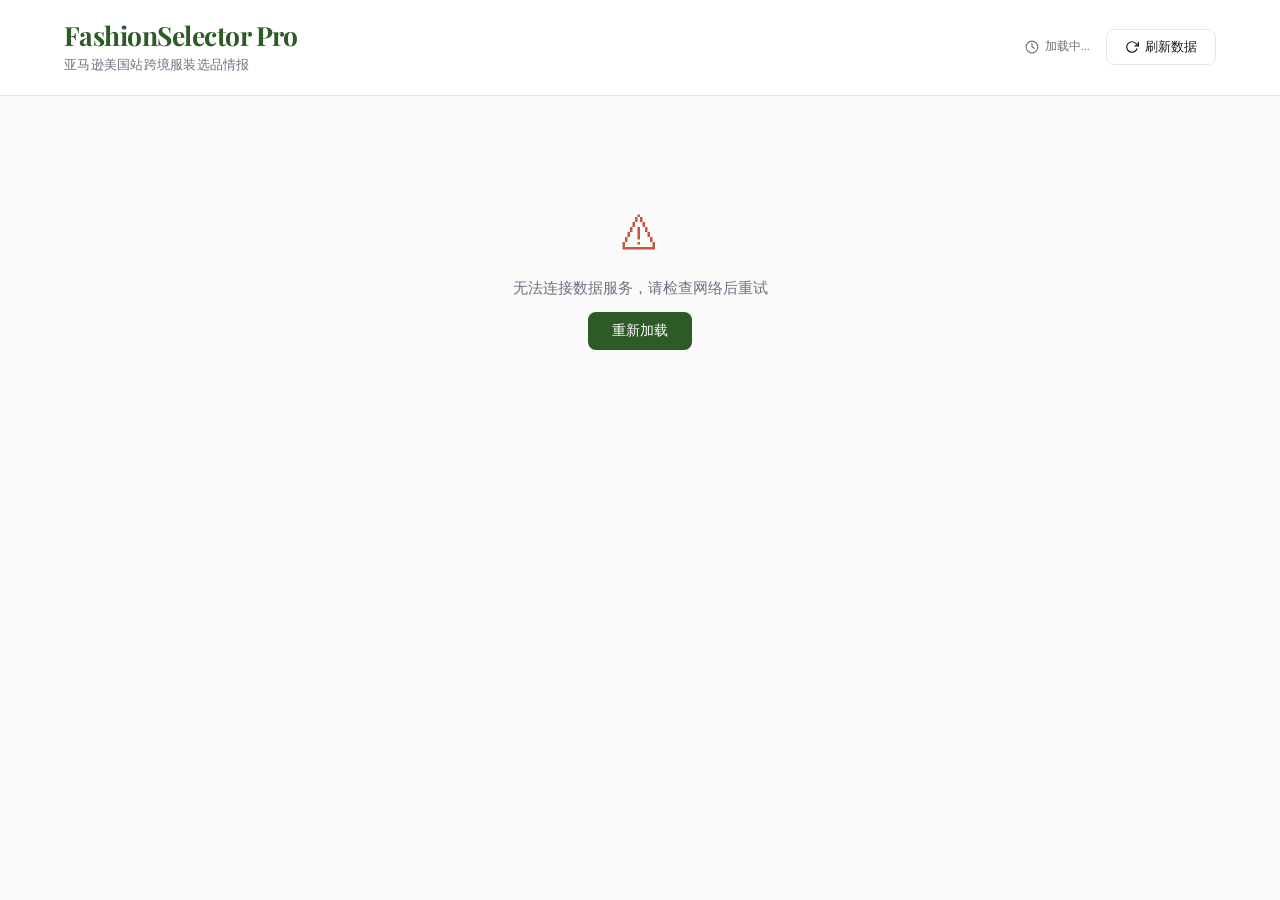
==== commit 4697c523: "feat: 跨境服装电商智能选品辅助工具 Co-authored-by: traeagent <traeagent@users.noreply.github.com>" ====
--- a/frontend/index.html
+++ b/frontend/index.html
@@ -1,200 +1,669 @@
 <!DOCTYPE html>
 <html lang="zh-CN">
 <head>
-    <meta charset="UTF-8">
-    <meta name="viewport" content="width=device-width, initial-scale=1.0">
-    <title>FashionSelector Pro — 亚马逊服装智能选品</title>
-    <link rel="stylesheet" href="styles/main.css">
-    <link rel="preconnect" href="https://fonts.googleapis.com">
-    <link href="https://fonts.googleapis.com/css2?family=JetBrains+Mono:wght@400;500;700&family=IBM+Plex+Serif:ital,wght@0,400;0,600;1,400&family=Work+Sans:wght@300;400;500;600;700&display=swap" rel="stylesheet">
+<meta charset="UTF-8">
+<meta name="viewport" content="width=device-width, initial-scale=1.0">
+<title>FashionSelector Pro — 亚马逊美国站跨境服装选品情报</title>
+<link rel="preconnect" href="https://fonts.googleapis.com">
+<link rel="preconnect" href="https://fonts.gstatic.com" crossorigin>
+<link href="https://fonts.googleapis.com/css2?family=DM+Sans:ital,wght@0,300;0,400;0,500;0,600;0,700;1,400&family=Playfair+Display:ital,wght@0,400;0,500;0,600;0,700;1,400&display=swap" rel="stylesheet">
+<style>
+*,*::before,*::after{margin:0;padding:0;box-sizing:border-box}
+:root{
+  --bg:#FAFAFA;--card:#FFFFFF;--accent:#2D5A27;--accent-light:#E8F0E7;
+  --alert:#C8553D;--alert-light:#FDF0ED;--text-primary:#1A1A1A;
+  --text-secondary:#6B7280;--border:#E5E7EB;--shadow:0 1px 3px rgba(0,0,0,.06),0 1px 2px rgba(0,0,0,.04);
+  --shadow-hover:0 10px 25px rgba(0,0,0,.08),0 4px 10px rgba(0,0,0,.04);
+  --radius:12px;--radius-sm:8px;
+}
+html{scroll-behavior:smooth}
+body{
+  font-family:'DM Sans',-apple-system,BlinkMacSystemFont,'Segoe UI','PingFang SC','Hiragino Sans GB','Microsoft YaHei',sans-serif;
+  background:var(--bg);color:var(--text-primary);line-height:1.6;-webkit-font-smoothing:antialiased;
+}
+h1,h2,h3,h4{font-family:'Playfair Display','DM Sans',-apple-system,BlinkMacSystemFont,'PingFang SC','Hiragino Sans GB','Microsoft YaHei',serif}
+
+.container{max-width:1200px;margin:0 auto;padding:0 24px}
+
+.fade-in{opacity:0;transform:translateY(24px);transition:opacity .6s ease,transform .6s ease}
+.fade-in.visible{opacity:1;transform:translateY(0)}
+
+header{
+  background:var(--card);border-bottom:1px solid var(--border);position:sticky;top:0;z-index:100;
+  backdrop-filter:blur(12px);background:rgba(255,255,255,.92);
+}
+.header-inner{
+  max-width:1200px;margin:0 auto;padding:20px 24px;display:flex;align-items:center;justify-content:space-between;flex-wrap:wrap;gap:12px;
+}
+.brand{display:flex;flex-direction:column;gap:2px}
+.brand h1{
+  font-size:1.65rem;font-weight:700;color:var(--accent);letter-spacing:-.02em;line-height:1.2;
+}
+.brand .subtitle{
+  font-family:'DM Sans',-apple-system,sans-serif;font-size:.82rem;color:var(--text-secondary);font-weight:400;letter-spacing:.02em;
+}
+.header-meta{display:flex;align-items:center;gap:16px;flex-wrap:wrap}
+.update-time{font-size:.78rem;color:var(--text-secondary);display:flex;align-items:center;gap:6px}
+.update-time svg{width:14px;height:14px;stroke:var(--text-secondary)}
+.refresh-btn{
+  display:inline-flex;align-items:center;gap:6px;padding:8px 18px;border:1px solid var(--border);
+  border-radius:var(--radius-sm);background:var(--card);color:var(--text-primary);font-size:.82rem;
+  font-weight:500;cursor:pointer;transition:all .2s ease;font-family:inherit;
+}
+.refresh-btn:hover{border-color:var(--accent);color:var(--accent);box-shadow:var(--shadow)}
+.refresh-btn svg{width:14px;height:14px;stroke:currentColor;transition:transform .4s ease}
+.refresh-btn:hover svg{transform:rotate(180deg)}
+.refresh-btn.loading svg{animation:spin .8s linear infinite}
+@keyframes spin{to{transform:rotate(360deg)}}
+
+main{padding:40px 0 80px}
+
+.stats-bar{display:grid;grid-template-columns:repeat(4,1fr);gap:16px;margin-bottom:56px}
+.stat-card{
+  background:var(--card);border:1px solid var(--border);border-radius:var(--radius);padding:24px;
+  text-align:center;transition:all .3s ease;position:relative;overflow:hidden;
+}
+.stat-card::before{
+  content:'';position:absolute;top:0;left:0;right:0;height:3px;background:var(--accent);opacity:0;transition:opacity .3s ease;
+}
+.stat-card:hover{box-shadow:var(--shadow-hover);transform:translateY(-2px)}
+.stat-card:hover::before{opacity:1}
+.stat-value{
+  font-family:'Playfair Display',serif;font-size:2.2rem;font-weight:700;color:var(--accent);line-height:1.1;
+}
+.stat-label{font-size:.82rem;color:var(--text-secondary);margin-top:6px;font-weight:500;letter-spacing:.03em}
+
+.section{margin-bottom:56px}
+.section-header{margin-bottom:24px;display:flex;align-items:baseline;gap:12px}
+.section-header h2{
+  font-size:1.5rem;font-weight:600;color:var(--text-primary);letter-spacing:-.01em;
+}
+.section-header .section-line{flex:1;height:1px;background:var(--border)}
+.section-header .section-count{
+  font-family:'DM Sans',sans-serif;font-size:.78rem;color:var(--text-secondary);font-weight:500;
+  background:var(--accent-light);padding:3px 10px;border-radius:20px;
+}
+
+.news-grid{display:grid;grid-template-columns:repeat(2,1fr);gap:16px}
+.news-card{
+  background:var(--card);border:1px solid var(--border);border-radius:var(--radius);padding:20px;
+  transition:all .3s ease;cursor:pointer;display:flex;flex-direction:column;gap:10px;text-decoration:none;color:inherit;
+}
+.news-card:hover{box-shadow:var(--shadow-hover);transform:translateY(-2px);border-color:var(--accent)}
+.news-card .news-source{
+  font-size:.72rem;font-weight:600;color:var(--accent);text-transform:uppercase;letter-spacing:.06em;
+}
+.news-card .news-title{font-family:'Playfair Display',serif;font-size:1.05rem;font-weight:600;line-height:1.4;color:var(--text-primary)}
+.news-card .news-summary{font-size:.85rem;color:var(--text-secondary);line-height:1.6;display:-webkit-box;-webkit-line-clamp:3;-webkit-box-orient:vertical;overflow:hidden}
+.news-card .news-meta{display:flex;align-items:center;justify-content:space-between;margin-top:auto;padding-top:8px}
+.news-card .news-date{font-size:.75rem;color:var(--text-secondary)}
+.news-card .news-tags{display:flex;gap:6px;flex-wrap:wrap}
+.tag{
+  font-size:.7rem;padding:3px 10px;border-radius:20px;font-weight:500;letter-spacing:.01em;
+  background:var(--accent-light);color:var(--accent);
+}
+.tag-alert{background:var(--alert-light);color:var(--alert)}
+
+.products-grid{display:grid;grid-template-columns:repeat(2,1fr);gap:16px}
+.product-card{
+  background:var(--card);border:1px solid var(--border);border-radius:var(--radius);padding:20px;
+  transition:all .3s ease;display:flex;flex-direction:column;gap:12px;
+}
+.product-card:hover{box-shadow:var(--shadow-hover);transform:translateY(-2px)}
+.product-card .product-header{display:flex;justify-content:space-between;align-items:flex-start;gap:12px}
+.product-card .product-title{
+  font-family:'Playfair Display',serif;font-size:1rem;font-weight:600;line-height:1.4;flex:1;
+}
+.product-card .product-price{
+  font-size:1.3rem;font-weight:700;color:var(--accent);white-space:nowrap;
+}
+.product-card .product-price span{font-size:.75rem;font-weight:400;color:var(--text-secondary)}
+.product-features{display:flex;gap:6px;flex-wrap:wrap}
+.product-scores{display:flex;gap:16px;flex-wrap:wrap}
+.score-item{
+  display:flex;flex-direction:column;align-items:center;gap:2px;padding:8px 14px;
+  background:var(--bg);border-radius:var(--radius-sm);min-width:70px;
+}
+.score-item .score-value{font-size:1.1rem;font-weight:700;color:var(--accent)}
+.score-item .score-value.alert{color:var(--alert)}
+.score-item .score-label{font-size:.68rem;color:var(--text-secondary);font-weight:500}
+.product-expand-btn{
+  background:none;border:1px solid var(--border);border-radius:var(--radius-sm);padding:8px 16px;
+  font-size:.78rem;color:var(--text-secondary);cursor:pointer;transition:all .2s ease;font-family:inherit;align-self:flex-start;
+}
+.product-expand-btn:hover{border-color:var(--accent);color:var(--accent)}
+.product-details{
+  max-height:0;overflow:hidden;transition:max-height .4s ease;
+}
+.product-details.open{max-height:500px}
+.product-details-inner{
+  padding-top:12px;border-top:1px solid var(--border);display:flex;flex-direction:column;gap:10px;
+}
+.detail-group h4{font-size:.78rem;font-weight:600;color:var(--text-secondary);margin-bottom:4px;text-transform:uppercase;letter-spacing:.04em}
+.detail-group ul{list-style:none;display:flex;flex-direction:column;gap:3px}
+.detail-group ul li{font-size:.84rem;color:var(--text-primary);padding-left:14px;position:relative}
+.detail-group ul li::before{content:'';position:absolute;left:0;top:9px;width:5px;height:5px;border-radius:50%;background:var(--accent)}
+.product-link{
+  display:inline-flex;align-items:center;gap:4px;font-size:.78rem;color:var(--accent);text-decoration:none;font-weight:500;
+  transition:opacity .2s;
+}
+.product-link:hover{opacity:.7}
+.product-link svg{width:12px;height:12px;stroke:currentColor}
+
+.elements-grid{display:flex;flex-wrap:wrap;gap:12px}
+.element-pill{
+  display:flex;align-items:center;gap:10px;background:var(--card);border:1px solid var(--border);
+  border-radius:var(--radius);padding:14px 20px;transition:all .3s ease;min-width:200px;flex:1;
+}
+.element-pill:hover{box-shadow:var(--shadow-hover);transform:translateY(-2px)}
+.element-pill.core{border-left:3px solid var(--accent)}
+.element-pill .element-name{font-weight:600;font-size:.92rem;min-width:100px}
+.element-pill .element-bar-wrap{flex:1;display:flex;flex-direction:column;gap:3px}
+.element-pill .element-bar{height:6px;background:var(--border);border-radius:3px;overflow:hidden}
+.element-pill .element-bar-fill{height:100%;background:var(--accent);border-radius:3px;transition:width .8s ease}
+.element-pill .element-meta{display:flex;gap:12px;font-size:.72rem;color:var(--text-secondary)}
+.element-pill .element-freq{font-weight:600;color:var(--accent)}
+
+.suggestions-grid{display:grid;grid-template-columns:repeat(2,1fr);gap:16px}
+.suggestion-card{
+  background:var(--card);border:1px solid var(--border);border-radius:var(--radius);padding:20px;
+  transition:all .3s ease;border-left:3px solid var(--accent);
+}
+.suggestion-card:hover{box-shadow:var(--shadow-hover);transform:translateY(-2px)}
+.suggestion-card .suggestion-element{
+  font-family:'Playfair Display',serif;font-size:1.1rem;font-weight:600;color:var(--accent);margin-bottom:4px;
+}
+.suggestion-card .suggestion-type{
+  font-size:.7rem;font-weight:600;color:var(--text-secondary);text-transform:uppercase;letter-spacing:.06em;margin-bottom:10px;
+}
+.suggestion-card .suggestion-desc{font-size:.88rem;color:var(--text-primary);line-height:1.65}
+
+.pitfalls-grid{display:grid;grid-template-columns:repeat(2,1fr);gap:16px}
+.pitfall-card{
+  background:var(--card);border:1px solid var(--border);border-radius:var(--radius);padding:20px;
+  transition:all .3s ease;border-left:3px solid var(--alert);
+}
+.pitfall-card:hover{box-shadow:var(--shadow-hover);transform:translateY(-2px)}
+.pitfall-card .pitfall-title{
+  font-family:'Playfair Display',serif;font-size:1.05rem;font-weight:600;color:var(--alert);margin-bottom:8px;
+}
+.pitfall-card .pitfall-desc{font-size:.88rem;color:var(--text-primary);line-height:1.65;margin-bottom:12px}
+.pitfall-card .pain-points{display:flex;flex-direction:column;gap:4px}
+.pitfall-card .pain-point{
+  font-size:.8rem;color:var(--text-secondary);padding:5px 10px;background:var(--alert-light);border-radius:6px;
+}
+
+.potential-section .potential-grid{display:grid;grid-template-columns:repeat(2,1fr);gap:16px}
+.potential-card{
+  background:var(--card);border:1px solid var(--border);border-radius:var(--radius);padding:20px;
+  transition:all .3s ease;border-left:3px solid #D4A843;display:flex;flex-direction:column;gap:10px;
+}
+.potential-card:hover{box-shadow:var(--shadow-hover);transform:translateY(-2px)}
+.potential-card .potential-title{font-family:'Playfair Display',serif;font-size:1rem;font-weight:600;line-height:1.4}
+.potential-card .potential-price{font-size:1.2rem;font-weight:700;color:#D4A843}
+
+footer{
+  background:var(--card);border-top:1px solid var(--border);padding:32px 24px;text-align:center;
+}
+footer .footer-text{font-size:.78rem;color:var(--text-secondary);line-height:1.8}
+footer .footer-text strong{color:var(--text-primary);font-weight:600}
+
+.loading-state{
+  display:flex;flex-direction:column;align-items:center;justify-content:center;min-height:60vh;gap:16px;
+}
+.loading-spinner{
+  width:36px;height:36px;border:3px solid var(--border);border-top-color:var(--accent);
+  border-radius:50%;animation:spin .8s linear infinite;
+}
+.loading-text{font-size:.88rem;color:var(--text-secondary)}
+
+.error-state{
+  display:flex;flex-direction:column;align-items:center;justify-content:center;min-height:40vh;gap:12px;
+}
+.error-state .error-icon{font-size:2.5rem;color:var(--alert)}
+.error-state .error-msg{font-size:.92rem;color:var(--text-secondary);text-align:center;max-width:400px}
+.error-state .retry-btn{
+  padding:10px 24px;background:var(--accent);color:#fff;border:none;border-radius:var(--radius-sm);
+  font-size:.85rem;cursor:pointer;font-family:inherit;font-weight:500;transition:opacity .2s;
+}
+.error-state .retry-btn:hover{opacity:.85}
+
+.empty-state{padding:40px;text-align:center;color:var(--text-secondary);font-size:.9rem}
+
+@media(max-width:768px){
+  .stats-bar{grid-template-columns:repeat(2,1fr)}
+  .news-grid,.products-grid,.suggestions-grid,.pitfalls-grid,.potential-section .potential-grid{grid-template-columns:1fr}
+  .header-inner{flex-direction:column;align-items:flex-start}
+  .element-pill{min-width:100%}
+}
+@media(max-width:480px){
+  .stats-bar{grid-template-columns:1fr}
+  .container{padding:0 16px}
+  main{padding:24px 0 60px}
+}
+</style>
 </head>
 <body>
-    <div class="app-container">
-        <aside class="sidebar">
-            <div class="sidebar-header">
-                <div class="logo-mark">
-                    <svg viewBox="0 0 32 32" fill="none" xmlns="http://www.w3.org/2000/svg">
-                        <rect x="2" y="2" width="28" height="28" rx="6" stroke="currentColor" stroke-width="2"/>
-                        <path d="M10 12h12M10 16h8M10 20h10" stroke="currentColor" stroke-width="1.5" stroke-linecap="round"/>
-                        <circle cx="24" cy="20" r="3" stroke="currentColor" stroke-width="1.5"/>
-                        <path d="M24 18.5v3l1.5.75" stroke="currentColor" stroke-width="1" stroke-linecap="round"/>
-                    </svg>
+
+<header>
+  <div class="header-inner">
+    <div class="brand">
+      <h1>FashionSelector Pro</h1>
+      <span class="subtitle">亚马逊美国站跨境服装选品情报</span>
+    </div>
+    <div class="header-meta">
+      <div class="update-time" id="updateTime">
+        <svg viewBox="0 0 24 24" fill="none" stroke-width="2" stroke-linecap="round" stroke-linejoin="round"><circle cx="12" cy="12" r="10"/><polyline points="12 6 12 12 16 14"/></svg>
+        <span>加载中...</span>
+      </div>
+      <button class="refresh-btn" id="refreshBtn" onclick="fetchData()">
+        <svg viewBox="0 0 24 24" fill="none" stroke-width="2" stroke-linecap="round" stroke-linejoin="round"><polyline points="23 4 23 10 17 10"/><path d="M20.49 15a9 9 0 1 1-2.12-9.36L23 10"/></svg>
+        刷新数据
+      </button>
+    </div>
+  </div>
+</header>
+
+<main class="container" id="mainContent">
+  <div class="loading-state" id="loadingState">
+    <div class="loading-spinner"></div>
+    <div class="loading-text">正在获取选品情报...</div>
+  </div>
+</main>
+
+<footer id="footer" style="display:none">
+  <div class="footer-text">
+    <strong>FashionSelector Pro</strong> — 数据驱动选品决策<br>
+    数据来源：亚马逊商品数据 · 行业资讯聚合 · 趋势分析引擎<br>
+    本工具仅供参考，不构成投资建议
+  </div>
+</footer>
+
+<script>
+const API_URL = '/api/skill-result';
+let currentData = null;
+
+function formatTime(isoStr) {
+  if (!isoStr) return '未知';
+  try {
+    const d = new Date(isoStr);
+    return d.toLocaleString('zh-CN', { year:'numeric', month:'2-digit', day:'2-digit', hour:'2-digit', minute:'2-digit' });
+  } catch { return isoStr; }
+}
+
+function formatDate(dateStr) {
+  if (!dateStr) return '';
+  try {
+    const d = new Date(dateStr);
+    return d.toLocaleDateString('zh-CN', { year:'numeric', month:'2-digit', day:'2-digit' });
+  } catch { return dateStr; }
+}
+
+function renderHeader(data) {
+  const el = document.getElementById('updateTime');
+  el.querySelector('span').textContent = '更新于 ' + formatTime(data.run_time);
+}
+
+function renderStats(data) {
+  const stats = data.data_statistics || {};
+  const elements = (data.top10_elements && data.top10_elements.elements) || [];
+  const coreCount = elements.filter(e => e.is_core).length;
+  const pitfalls = (data.pitfall_warnings && data.pitfall_warnings.pitfalls) || [];
+  const items = [
+    { value: stats.hit_products || 0, label: '爆品推荐' },
+    { value: coreCount, label: '核心元素' },
+    { value: stats.news_count || 0, label: '新闻资讯' },
+    { value: pitfalls.length, label: '避坑预警' }
+  ];
+  return `
+    <div class="stats-bar fade-in">
+      ${items.map(i => `
+        <div class="stat-card">
+          <div class="stat-value">${i.value}</div>
+          <div class="stat-label">${i.label}</div>
+        </div>
+      `).join('')}
+    </div>
+  `;
+}
+
+function renderNews(data) {
+  const items = data.news_items || [];
+  if (!items.length) return '';
+  return `
+    <section class="section fade-in">
+      <div class="section-header">
+        <h2>行业资讯</h2>
+        <div class="section-line"></div>
+        <span class="section-count">${items.length} 条</span>
+      </div>
+      <div class="news-grid">
+        ${items.map(n => `
+          <a class="news-card" href="${n.url || '#'}" target="_blank" rel="noopener">
+            <div class="news-source">${n.source || '综合资讯'}</div>
+            <div class="news-title">${n.title}</div>
+            <div class="news-summary">${n.summary || ''}</div>
+            <div class="news-meta">
+              <span class="news-date">${formatDate(n.date)}</span>
+              <div class="news-tags">
+                ${(n.tags || []).map(t => `<span class="tag">${t}</span>`).join('')}
+              </div>
+            </div>
+          </a>
+        `).join('')}
+      </div>
+    </section>
+  `;
+}
+
+function renderProducts(products, sectionTitle, sectionId, cardStyle) {
+  if (!products || !products.length) return '';
+  return `
+    <section class="section fade-in" id="${sectionId}">
+      <div class="section-header">
+        <h2>${sectionTitle}</h2>
+        <div class="section-line"></div>
+        <span class="section-count">${products.length} 件</span>
+      </div>
+      <div class="products-grid">
+        ${products.map((p, idx) => {
+          const marginPct = p.expected_margin != null ? Math.round(p.expected_margin * 100) : null;
+          const uniqPct = p.uniqueness_coefficient != null ? Math.round(p.uniqueness_coefficient * 100) : null;
+          const marginAlert = p.margin_alert;
+          return `
+            <div class="product-card ${cardStyle || ''}">
+              <div class="product-header">
+                <div class="product-title">${p.title}</div>
+                ${p.price != null ? `<div class="product-price">$${p.price.toFixed(2)}<span> USD</span></div>` : ''}
+              </div>
+              <div class="product-features">
+                ${(p.features || []).map(f => `<span class="tag">${f}</span>`).join('')}
+              </div>
+              <div class="product-scores">
+                ${marginPct != null ? `
+                  <div class="score-item">
+                    <div class="score-value ${marginAlert ? 'alert' : ''}">${marginPct}%</div>
+                    <div class="score-label">预期利润</div>
+                  </div>
+                ` : ''}
+                ${uniqPct != null ? `
+                  <div class="score-item">
+                    <div class="score-value">${uniqPct}%</div>
+                    <div class="score-label">独特性</div>
+                  </div>
+                ` : ''}
+                ${p.review_status ? `
+                  <div class="score-item">
+                    <div class="score-value" style="font-size:.82rem">${p.review_status}</div>
+                    <div class="score-label">评论状态</div>
+                  </div>
+                ` : ''}
+              </div>
+              <button class="product-expand-btn" onclick="toggleDetails(this)">查看详情</button>
+              <div class="product-details" id="details-${sectionId}-${idx}">
+                <div class="product-details-inner">
+                  ${(p.selling_points && p.selling_points.length) ? `
+                    <div class="detail-group">
+                      <h4>核心卖点</h4>
+                      <ul>${p.selling_points.map(s => `<li>${s}</li>`).join('')}</ul>
+                    </div>
+                  ` : ''}
+                  ${(p.trend_match_points && p.trend_match_points.length) ? `
+                    <div class="detail-group">
+                      <h4>趋势匹配</h4>
+                      <ul>${p.trend_match_points.map(t => `<li>${t}</li>`).join('')}</ul>
+                    </div>
+                  ` : ''}
+                  ${p.url ? `
+                    <a class="product-link" href="${p.url}" target="_blank" rel="noopener">
+                      在亚马逊查看
+                      <svg viewBox="0 0 24 24" fill="none" stroke-width="2" stroke-linecap="round" stroke-linejoin="round"><path d="M18 13v6a2 2 0 0 1-2 2H5a2 2 0 0 1-2-2V8a2 2 0 0 1 2-2h6"/><polyline points="15 3 21 3 21 9"/><line x1="10" y1="14" x2="21" y2="3"/></svg>
+                    </a>
+                  ` : ''}
                 </div>
-                <div class="logo-text">
-                    <span class="logo-title">FashionSelector</span>
-                    <span class="logo-subtitle">Pro Dashboard</span>
+              </div>
+            </div>
+          `;
+        }).join('')}
+      </div>
+    </section>
+  `;
+}
+
+function toggleDetails(btn) {
+  const details = btn.nextElementSibling;
+  const isOpen = details.classList.contains('open');
+  details.classList.toggle('open');
+  btn.textContent = isOpen ? '查看详情' : '收起详情';
+}
+
+function renderElements(data) {
+  const elements = (data.top10_elements && data.top10_elements.elements) || [];
+  if (!elements.length) return '';
+  const maxFreq = Math.max(...elements.map(e => e.frequency), 1);
+  return `
+    <section class="section fade-in">
+      <div class="section-header">
+        <h2>核心趋势元素</h2>
+        <div class="section-line"></div>
+        <span class="section-count">Top ${elements.length}</span>
+      </div>
+      <div class="elements-grid">
+        ${elements.map(e => `
+          <div class="element-pill ${e.is_core ? 'core' : ''}">
+            <div class="element-name">${e.element}</div>
+            <div class="element-bar-wrap">
+              <div class="element-bar">
+                <div class="element-bar-fill" style="width:${Math.round((e.frequency / maxFreq) * 100)}%"></div>
+              </div>
+              <div class="element-meta">
+                <span class="element-freq">频次 ${e.frequency}</span>
+                ${e.margin != null ? `<span>利润 ${Math.round(e.margin * 100)}%</span>` : ''}
+                ${e.is_core ? '<span style="color:var(--accent);font-weight:600">核心</span>' : ''}
+              </div>
+            </div>
+          </div>
+        `).join('')}
+      </div>
+    </section>
+  `;
+}
+
+function renderSuggestions(data) {
+  const suggestions = (data.visual_diff_suggestions && data.visual_diff_suggestions.suggestions) || [];
+  if (!suggestions.length) return '';
+  return `
+    <section class="section fade-in">
+      <div class="section-header">
+        <h2>视觉差异化建议</h2>
+        <div class="section-line"></div>
+        <span class="section-count">${suggestions.length} 条</span>
+      </div>
+      <div class="suggestions-grid">
+        ${suggestions.map(s => `
+          <div class="suggestion-card">
+            <div class="suggestion-element">${s.element}</div>
+            <div class="suggestion-type">${s.suggestion_type || '差异化建议'}</div>
+            <div class="suggestion-desc">${s.description}</div>
+          </div>
+        `).join('')}
+      </div>
+    </section>
+  `;
+}
+
+function renderPitfalls(data) {
+  const pitfalls = (data.pitfall_warnings && data.pitfall_warnings.pitfalls) || [];
+  if (!pitfalls.length) return '';
+  return `
+    <section class="section fade-in">
+      <div class="section-header">
+        <h2>避坑预警</h2>
+        <div class="section-line"></div>
+        <span class="section-count">${pitfalls.length} 条</span>
+      </div>
+      <div class="pitfalls-grid">
+        ${pitfalls.map(p => `
+          <div class="pitfall-card">
+            <div class="pitfall-title">${p.title}</div>
+            <div class="pitfall-desc">${p.description}</div>
+            ${(p.pain_points && p.pain_points.length) ? `
+              <div class="pain-points">
+                ${p.pain_points.map(pp => `<div class="pain-point">${pp}</div>`).join('')}
+              </div>
+            ` : ''}
+          </div>
+        `).join('')}
+      </div>
+    </section>
+  `;
+}
+
+function renderPotential(data) {
+  const products = (data.potential_products && data.potential_products.products) || [];
+  if (!products.length) return '';
+  return `
+    <section class="section potential-section fade-in">
+      <div class="section-header">
+        <h2>潜力商品</h2>
+        <div class="section-line"></div>
+        <span class="section-count">${products.length} 件</span>
+      </div>
+      <div class="potential-grid">
+        ${products.map(p => `
+          <div class="potential-card">
+            <div class="potential-title">${p.title}</div>
+            ${p.price != null ? `<div class="potential-price">$${p.price.toFixed(2)}</div>` : ''}
+            <div class="product-features">
+              ${(p.features || []).map(f => `<span class="tag">${f}</span>`).join('')}
+            </div>
+            <div class="product-scores">
+              ${p.expected_margin != null ? `
+                <div class="score-item">
+                  <div class="score-value">${Math.round(p.expected_margin * 100)}%</div>
+                  <div class="score-label">预期利润</div>
                 </div>
+              ` : ''}
+              ${p.uniqueness_coefficient != null ? `
+                <div class="score-item">
+                  <div class="score-value">${Math.round(p.uniqueness_coefficient * 100)}%</div>
+                  <div class="score-label">独特性</div>
+                </div>
+              ` : ''}
             </div>
-
-            <nav class="sidebar-nav">
-                <a href="#" class="nav-item active" data-section="feed">
-                    <svg viewBox="0 0 20 20" fill="none"><path d="M3 4h14M3 10h14M3 16h10" stroke="currentColor" stroke-width="1.5" stroke-linecap="round"/></svg>
-                    <span>信息流</span>
-                </a>
-                <a href="#" class="nav-item" data-section="products">
-                    <svg viewBox="0 0 20 20" fill="none"><rect x="2" y="2" width="7" height="7" rx="1.5" stroke="currentColor" stroke-width="1.5"/><rect x="11" y="2" width="7" height="7" rx="1.5" stroke="currentColor" stroke-width="1.5"/><rect x="2" y="11" width="7" height="7" rx="1.5" stroke="currentColor" stroke-width="1.5"/><rect x="11" y="11" width="7" height="7" rx="1.5" stroke="currentColor" stroke-width="1.5"/></svg>
-                    <span>爆品推荐</span>
-                </a>
-                <a href="#" class="nav-item" data-section="elements">
-                    <svg viewBox="0 0 20 20" fill="none"><circle cx="10" cy="10" r="3" stroke="currentColor" stroke-width="1.5"/><circle cx="4" cy="4" r="2" stroke="currentColor" stroke-width="1"/><circle cx="16" cy="4" r="2" stroke="currentColor" stroke-width="1"/><circle cx="4" cy="16" r="2" stroke="currentColor" stroke-width="1"/><circle cx="16" cy="16" r="2" stroke="currentColor" stroke-width="1"/></svg>
-                    <span>爆品元素</span>
-                </a>
-                <a href="#" class="nav-item" data-section="trends">
-                    <svg viewBox="0 0 20 20" fill="none"><path d="M2 16l5-6 3 3 8-9" stroke="currentColor" stroke-width="1.5" stroke-linecap="round" stroke-linejoin="round"/><path d="M12 4h6v6" stroke="currentColor" stroke-width="1.5" stroke-linecap="round" stroke-linejoin="round"/></svg>
-                    <span>趋势追踪</span>
-                </a>
-                <a href="#" class="nav-item" data-section="alerts">
-                    <svg viewBox="0 0 20 20" fill="none"><path d="M10 2a6 6 0 016 6c0 4 4 5 4 8H4c0-3 4-4 4-8a6 6 0 012-6z" stroke="currentColor" stroke-width="1.5"/><circle cx="10" cy="18" r="1" fill="currentColor"/></svg>
-                    <span>避坑预警</span>
-                    <span class="nav-badge">3</span>
-                </a>
-                <a href="#" class="nav-item" data-section="settings">
-                    <svg viewBox="0 0 20 20" fill="none"><circle cx="10" cy="10" r="2.5" stroke="currentColor" stroke-width="1.5"/><path d="M10 1.5v3M10 15.5v3M3.5 10h3M13.5 10h3M5 5l2 2M13 13l2 2M15 5l-2 2M7 13l-2 2" stroke="currentColor" stroke-width="1.5" stroke-linecap="round"/></svg>
-                    <span>推送设置</span>
-                </a>
-            </nav>
-
-            <div class="sidebar-footer">
-                <div class="system-status">
-                    <div class="status-dot"></div>
-                    <span class="status-text">系统运行中</span>
-                </div>
-                <div class="last-update">上次更新: <span id="lastUpdateTime">--</span></div>
-            </div>
-        </aside>
-
-        <main class="main-content">
-            <header class="top-bar">
-                <div class="top-bar-left">
-                    <h1 class="page-title" id="pageTitle">每日信息流</h1>
-                    <div class="breadcrumb">
-                        <span>首页</span>
-                        <span class="breadcrumb-sep">/</span>
-                        <span class="breadcrumb-current" id="breadcrumbCurrent">信息流</span>
-                    </div>
-                </div>
-                <div class="top-bar-right">
-                    <div class="filter-group">
-                        <select class="filter-select" id="categoryFilter">
-                            <option value="all">全部品类</option>
-                            <option value="menswear-business">男装商务休闲</option>
-                            <option value="menswear-sport">男装休闲运动</option>
-                            <option value="menswear-outdoor">男装工装登山</option>
-                            <option value="womenswear-business">女装商务休闲</option>
-                            <option value="womenswear-sport">女装休闲运动</option>
-                            <option value="womenswear-outdoor">女装工装登山</option>
-                        </select>
-                        <select class="filter-select" id="heatFilter">
-                            <option value="all">全部热度</option>
-                            <option value="high">高热度</option>
-                            <option value="medium">中热度</option>
-                        </select>
-                    </div>
-                    <button class="btn-primary" id="refreshBtn">
-                        <svg viewBox="0 0 16 16" fill="none"><path d="M14 8a6 6 0 11-1.76-4.24" stroke="currentColor" stroke-width="1.5" stroke-linecap="round"/><path d="M14 2v4h-4" stroke="currentColor" stroke-width="1.5" stroke-linecap="round" stroke-linejoin="round"/></svg>
-                        刷新数据
-                    </button>
-                </div>
-            </header>
-
-            <section class="stats-bar" id="statsBar">
-                <div class="stat-card">
-                    <div class="stat-value" id="statHitCount">--</div>
-                    <div class="stat-label">高潜力爆品</div>
-                    <div class="stat-trend up">↑ 12%</div>
-                </div>
-                <div class="stat-card">
-                    <div class="stat-value" id="statElementCount">--</div>
-                    <div class="stat-label">核心爆品元素</div>
-                    <div class="stat-trend up">↑ 5</div>
-                </div>
-                <div class="stat-card">
-                    <div class="stat-value" id="statTrendMatch">--</div>
-                    <div class="stat-label">平均趋势匹配度</div>
-                    <div class="stat-trend up">↑ 8%</div>
-                </div>
-                <div class="stat-card">
-                    <div class="stat-value" id="statMargin">--</div>
-                    <div class="stat-label">平均预期毛利</div>
-                    <div class="stat-trend neutral">-</div>
-                </div>
-            </section>
-
-            <section class="content-feed" id="contentFeed">
-                <div class="feed-tabs">
-                    <button class="feed-tab active" data-tab="all">综合</button>
-                    <button class="feed-tab" data-tab="trends">趋势</button>
-                    <button class="feed-tab" data-tab="alerts">预警</button>
-                    <button class="feed-tab" data-tab="supply">供应链</button>
-                </div>
-
-                <div class="feed-stream" id="feedStream">
-                </div>
-            </section>
-
-            <section class="products-grid" id="productsGrid" style="display: none;">
-                <div class="section-header">
-                    <h2>高潜力爆品</h2>
-                    <div class="view-toggle">
-                        <button class="toggle-btn active" data-view="grid">
-                            <svg viewBox="0 0 16 16" fill="none"><rect x="1" y="1" width="5" height="5" rx="1" stroke="currentColor" stroke-width="1.5"/><rect x="10" y="1" width="5" height="5" rx="1" stroke="currentColor" stroke-width="1.5"/><rect x="1" y="10" width="5" height="5" rx="1" stroke="currentColor" stroke-width="1.5"/><rect x="10" y="10" width="5" height="5" rx="1" stroke="currentColor" stroke-width="1.5"/></svg>
-                        </button>
-                        <button class="toggle-btn" data-view="list">
-                            <svg viewBox="0 0 16 16" fill="none"><path d="M1 3h14M1 8h14M1 13h14" stroke="currentColor" stroke-width="1.5" stroke-linecap="round"/></svg>
-                        </button>
-                    </div>
-                </div>
-                <div class="product-cards" id="productCards">
-                </div>
-            </section>
-
-            <section class="elements-section" id="elementsSection" style="display: none;">
-                <div class="section-header">
-                    <h2>Top 10 爆品元素</h2>
-                    <span class="section-desc">基于标准化标签的频率统计</span>
-                </div>
-                <div class="elements-list" id="elementsList">
-                </div>
-                <div class="suggestions-block">
-                    <h3>视觉差异化建议</h3>
-                    <div class="suggestions-grid" id="suggestionsGrid">
-                    </div>
-                </div>
-            </section>
-
-            <section class="trends-section" id="trendsSection" style="display: none;">
-                <div class="section-header">
-                    <h2>趋势追踪</h2>
-                    <span class="section-desc">站内外趋势联动分析</span>
-                </div>
-                <div class="trends-grid" id="trendsGrid">
-                </div>
-            </section>
-
-            <section class="alerts-section" id="alertsSection" style="display: none;">
-                <div class="section-header">
-                    <h2>避坑预警</h2>
-                    <span class="section-desc">基于可靠评论数据的高频痛点</span>
-                </div>
-                <div class="alerts-list" id="alertsList">
-                </div>
-            </section>
-        </main>
+            ${p.url ? `
+              <a class="product-link" href="${p.url}" target="_blank" rel="noopener">
+                在亚马逊查看
+                <svg viewBox="0 0 24 24" fill="none" stroke-width="2" stroke-linecap="round" stroke-linejoin="round"><path d="M18 13v6a2 2 0 0 1-2 2H5a2 2 0 0 1-2-2V8a2 2 0 0 1 2-2h6"/><polyline points="15 3 21 3 21 9"/><line x1="10" y1="14" x2="21" y2="3"/></svg>
+              </a>
+            ` : ''}
+          </div>
+        `).join('')}
+      </div>
+    </section>
+  `;
+}
+
+function renderUniqueness(data) {
+  const recs = (data.uniqueness_recommendations && data.uniqueness_recommendations.recommendations) || [];
+  if (!recs.length) return '';
+  return `
+    <section class="section fade-in">
+      <div class="section-header">
+        <h2>差异化推荐</h2>
+        <div class="section-line"></div>
+        <span class="section-count">${recs.length} 条</span>
+      </div>
+      <div class="suggestions-grid">
+        ${recs.map(r => `
+          <div class="suggestion-card">
+            ${r.element ? `<div class="suggestion-element">${r.element}</div>` : ''}
+            ${r.recommendation_type ? `<div class="suggestion-type">${r.recommendation_type}</div>` : ''}
+            <div class="suggestion-desc">${r.description || r.recommendation || ''}</div>
+          </div>
+        `).join('')}
+      </div>
+    </section>
+  `;
+}
+
+function renderPage(data) {
+  currentData = data;
+  renderHeader(data);
+
+  const main = document.getElementById('mainContent');
+  main.innerHTML = [
+    renderStats(data),
+    renderNews(data),
+    renderProducts(
+      (data.hit_products && data.hit_products.products) || [],
+      '爆品推荐', 'hitProducts'
+    ),
+    renderPotential(data),
+    renderElements(data),
+    renderSuggestions(data),
+    renderUniqueness(data),
+    renderPitfalls(data)
+  ].join('');
+
+  document.getElementById('footer').style.display = '';
+
+  requestAnimationFrame(() => {
+    const observer = new IntersectionObserver((entries) => {
+      entries.forEach(entry => {
+        if (entry.isIntersecting) {
+          entry.target.classList.add('visible');
+          observer.unobserve(entry.target);
+        }
+      });
+    }, { threshold: 0.08, rootMargin: '0px 0px -40px 0px' });
+
+    document.querySelectorAll('.fade-in').forEach(el => observer.observe(el));
+  });
+}
+
+function renderError(msg) {
+  const main = document.getElementById('mainContent');
+  main.innerHTML = `
+    <div class="error-state">
+      <div class="error-icon">⚠</div>
+      <div class="error-msg">${msg || '数据加载失败，请稍后重试'}</div>
+      <button class="retry-btn" onclick="fetchData()">重新加载</button>
     </div>
-
-    <div class="modal-overlay" id="modalOverlay">
-        <div class="modal" id="productModal">
-            <div class="modal-header">
-                <h3 id="modalTitle">商品详情</h3>
-                <button class="modal-close" id="modalClose">&times;</button>
-            </div>
-            <div class="modal-body" id="modalBody">
-            </div>
-        </div>
-    </div>
-
-    <script src="scripts/data.js"></script>
-    <script src="scripts/renderers.js"></script>
-    <script src="scripts/app.js"></script>
+  `;
+}
+
+async function fetchData() {
+  const btn = document.getElementById('refreshBtn');
+  const main = document.getElementById('mainContent');
+
+  btn.classList.add('loading');
+
+  if (!currentData) {
+    main.innerHTML = `
+      <div class="loading-state" id="loadingState">
+        <div class="loading-spinner"></div>
+        <div class="loading-text">正在获取选品情报...</div>
+      </div>
+    `;
+  }
+
+  try {
+    const res = await fetch(API_URL);
+    if (!res.ok) throw new Error(`HTTP ${res.status}`);
+    const data = await res.json();
+    renderPage(data);
+  } catch (err) {
+    console.error('Fetch error:', err);
+    if (!currentData) {
+      renderError('无法连接数据服务，请检查网络后重试');
+    }
+  } finally {
+    btn.classList.remove('loading');
+  }
+}
+
+document.addEventListener('DOMContentLoaded', fetchData);
+</script>
 </body>
 </html>
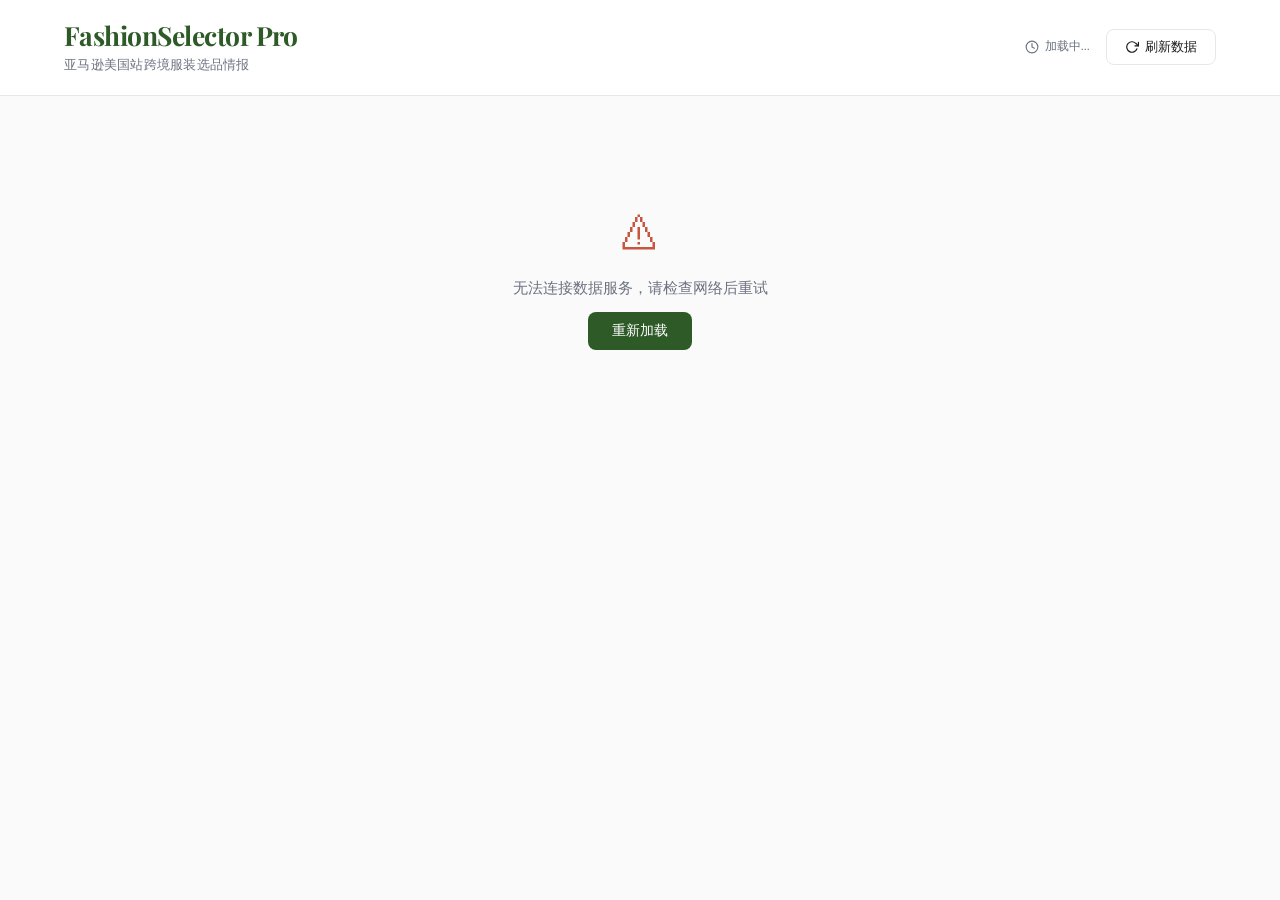
==== commit 89c4cb7e: "feat: 跨境服装电商智能选品辅助工具 Co-authored-by: traeagent <traeagent@users.noreply.github.com>" ====
--- a/frontend/index.html
+++ b/frontend/index.html
@@ -98,6 +98,12 @@
 .news-card .news-meta{display:flex;align-items:center;justify-content:space-between;margin-top:auto;padding-top:8px}
 .news-card .news-date{font-size:.75rem;color:var(--text-secondary)}
 .news-card .news-tags{display:flex;gap:6px;flex-wrap:wrap}
+.news-link{
+  display:inline-flex;align-items:center;gap:5px;font-size:.8rem;color:var(--accent);text-decoration:none;font-weight:600;
+  padding:8px 16px;border:1px solid var(--accent);border-radius:var(--radius-sm);transition:all .2s ease;margin-top:4px;
+}
+.news-link:hover{background:var(--accent);color:#fff}
+.news-link svg{width:13px;height:13px;stroke:currentColor}
 .tag{
   font-size:.7rem;padding:3px 10px;border-radius:20px;font-weight:500;letter-spacing:.01em;
   background:var(--accent-light);color:var(--accent);
@@ -132,10 +138,11 @@
   font-size:.78rem;color:var(--text-secondary);cursor:pointer;transition:all .2s ease;font-family:inherit;align-self:flex-start;
 }
 .product-expand-btn:hover{border-color:var(--accent);color:var(--accent)}
+.product-links{display:flex;gap:8px;flex-wrap:wrap;align-items:center}
 .product-details{
-  max-height:0;overflow:hidden;transition:max-height .4s ease;
-}
-.product-details.open{max-height:500px}
+  display:none;
+}
+.product-details.open{display:block}
 .product-details-inner{
   padding-top:12px;border-top:1px solid var(--border);display:flex;flex-direction:column;gap:10px;
 }
@@ -149,6 +156,7 @@
 }
 .product-link:hover{opacity:.7}
 .product-link svg{width:12px;height:12px;stroke:currentColor}
+.source-link{color:var(--text-secondary)!important;margin-left:8px}
 
 .elements-grid{display:flex;flex-wrap:wrap;gap:12px}
 .element-pill{
@@ -339,7 +347,7 @@
       </div>
       <div class="news-grid">
         ${items.map(n => `
-          <a class="news-card" href="${n.url || '#'}" target="_blank" rel="noopener">
+          <div class="news-card">
             <div class="news-source">${n.source || '综合资讯'}</div>
             <div class="news-title">${n.title}</div>
             <div class="news-summary">${n.summary || ''}</div>
@@ -349,7 +357,13 @@
                 ${(n.tags || []).map(t => `<span class="tag">${t}</span>`).join('')}
               </div>
             </div>
-          </a>
+            ${n.url ? `
+              <a class="news-link" href="${n.url}" target="_blank" rel="noopener">
+                阅读原文
+                <svg viewBox="0 0 24 24" fill="none" stroke-width="2" stroke-linecap="round" stroke-linejoin="round"><path d="M18 13v6a2 2 0 0 1-2 2H5a2 2 0 0 1-2-2V8a2 2 0 0 1 2-2h6"/><polyline points="15 3 21 3 21 9"/><line x1="10" y1="14" x2="21" y2="3"/></svg>
+              </a>
+            ` : ''}
+          </div>
         `).join('')}
       </div>
     </section>
@@ -399,7 +413,21 @@
                   </div>
                 ` : ''}
               </div>
-              <button class="product-expand-btn" onclick="toggleDetails(this)">查看详情</button>
+              <div class="product-links">
+                ${p.url ? `
+                  <a class="product-link" href="${p.url}" target="_blank" rel="noopener">
+                    在亚马逊查看
+                    <svg viewBox="0 0 24 24" fill="none" stroke-width="2" stroke-linecap="round" stroke-linejoin="round"><path d="M18 13v6a2 2 0 0 1-2 2H5a2 2 0 0 1-2-2V8a2 2 0 0 1 2-2h6"/><polyline points="15 3 21 3 21 9"/><line x1="10" y1="14" x2="21" y2="3"/></svg>
+                  </a>
+                ` : ''}
+                ${p.source_url ? `
+                  <a class="product-link source-link" href="${p.source_url}" target="_blank" rel="noopener">
+                    查看原文
+                    <svg viewBox="0 0 24 24" fill="none" stroke-width="2" stroke-linecap="round" stroke-linejoin="round"><path d="M18 13v6a2 2 0 0 1-2 2H5a2 2 0 0 1-2-2V8a2 2 0 0 1 2-2h6"/><polyline points="15 3 21 3 21 9"/><line x1="10" y1="14" x2="21" y2="3"/></svg>
+                  </a>
+                ` : ''}
+              </div>
+              <button class="product-expand-btn" onclick="toggleDetails('${sectionId}', ${idx}, this)">查看详情</button>
               <div class="product-details" id="details-${sectionId}-${idx}">
                 <div class="product-details-inner">
                   ${(p.selling_points && p.selling_points.length) ? `
@@ -414,12 +442,6 @@
                       <ul>${p.trend_match_points.map(t => `<li>${t}</li>`).join('')}</ul>
                     </div>
                   ` : ''}
-                  ${p.url ? `
-                    <a class="product-link" href="${p.url}" target="_blank" rel="noopener">
-                      在亚马逊查看
-                      <svg viewBox="0 0 24 24" fill="none" stroke-width="2" stroke-linecap="round" stroke-linejoin="round"><path d="M18 13v6a2 2 0 0 1-2 2H5a2 2 0 0 1-2-2V8a2 2 0 0 1 2-2h6"/><polyline points="15 3 21 3 21 9"/><line x1="10" y1="14" x2="21" y2="3"/></svg>
-                    </a>
-                  ` : ''}
                 </div>
               </div>
             </div>
@@ -430,8 +452,9 @@
   `;
 }
 
-function toggleDetails(btn) {
-  const details = btn.nextElementSibling;
+function toggleDetails(sectionId, idx, btn) {
+  const details = document.getElementById('details-' + sectionId + '-' + idx);
+  if (!details) return;
   const isOpen = details.classList.contains('open');
   details.classList.toggle('open');
   btn.textContent = isOpen ? '查看详情' : '收起详情';
@@ -551,12 +574,20 @@
                 </div>
               ` : ''}
             </div>
-            ${p.url ? `
-              <a class="product-link" href="${p.url}" target="_blank" rel="noopener">
-                在亚马逊查看
-                <svg viewBox="0 0 24 24" fill="none" stroke-width="2" stroke-linecap="round" stroke-linejoin="round"><path d="M18 13v6a2 2 0 0 1-2 2H5a2 2 0 0 1-2-2V8a2 2 0 0 1 2-2h6"/><polyline points="15 3 21 3 21 9"/><line x1="10" y1="14" x2="21" y2="3"/></svg>
-              </a>
-            ` : ''}
+            <div class="product-links">
+              ${p.url ? `
+                <a class="product-link" href="${p.url}" target="_blank" rel="noopener">
+                  在亚马逊查看
+                  <svg viewBox="0 0 24 24" fill="none" stroke-width="2" stroke-linecap="round" stroke-linejoin="round"><path d="M18 13v6a2 2 0 0 1-2 2H5a2 2 0 0 1-2-2V8a2 2 0 0 1 2-2h6"/><polyline points="15 3 21 3 21 9"/><line x1="10" y1="14" x2="21" y2="3"/></svg>
+                </a>
+              ` : ''}
+              ${p.source_url ? `
+                <a class="product-link source-link" href="${p.source_url}" target="_blank" rel="noopener">
+                  查看原文
+                  <svg viewBox="0 0 24 24" fill="none" stroke-width="2" stroke-linecap="round" stroke-linejoin="round"><path d="M18 13v6a2 2 0 0 1-2 2H5a2 2 0 0 1-2-2V8a2 2 0 0 1 2-2h6"/><polyline points="15 3 21 3 21 9"/><line x1="10" y1="14" x2="21" y2="3"/></svg>
+                </a>
+              ` : ''}
+            </div>
           </div>
         `).join('')}
       </div>
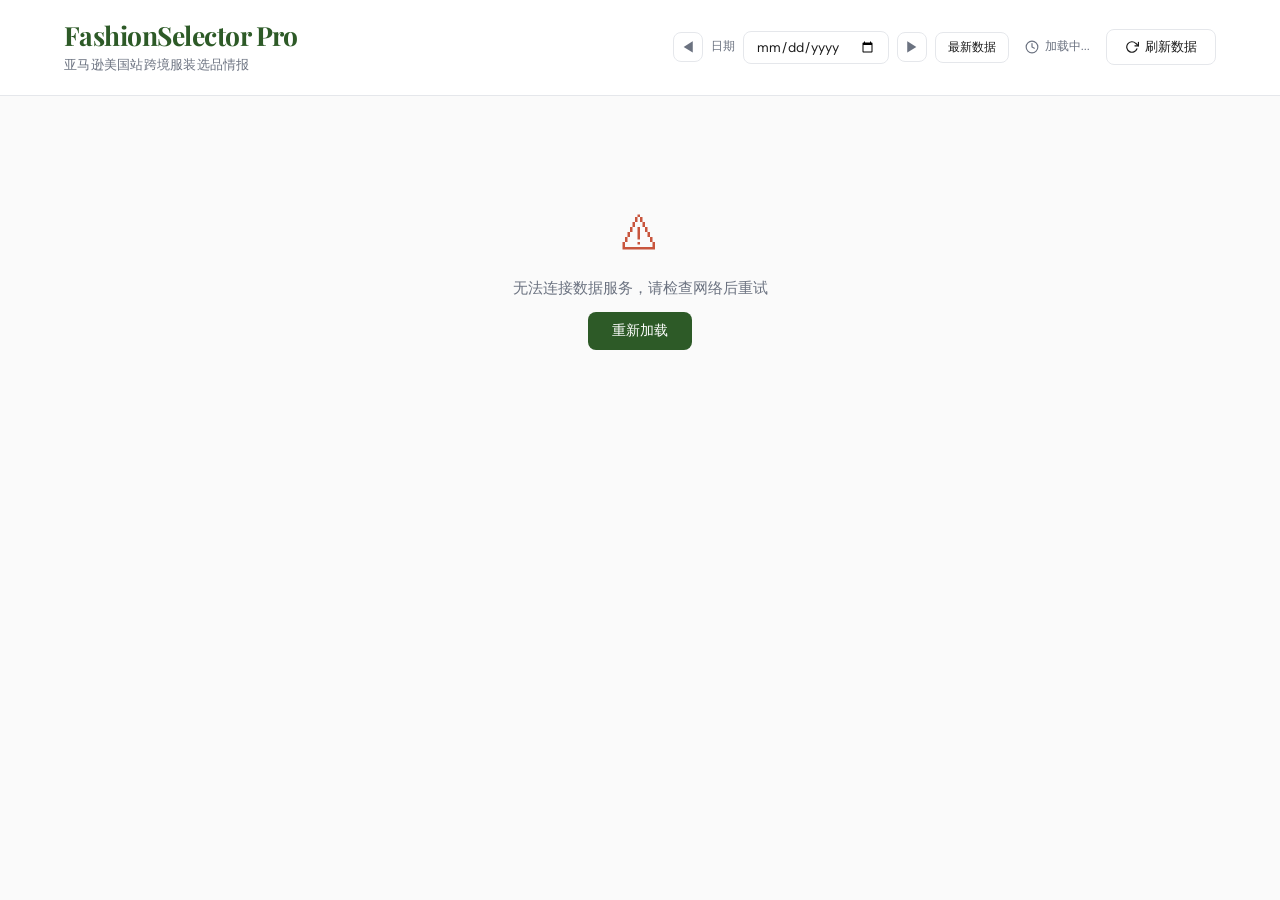
==== commit 4b5cccc6: "feat: 跨境服装电商智能选品辅助工具 Co-authored-by: traeagent <traeagent@users.noreply.github.com>" ====
--- a/frontend/index.html
+++ b/frontend/index.html
@@ -43,6 +43,28 @@
   font-family:'DM Sans',-apple-system,sans-serif;font-size:.82rem;color:var(--text-secondary);font-weight:400;letter-spacing:.02em;
 }
 .header-meta{display:flex;align-items:center;gap:16px;flex-wrap:wrap}
+.date-filter{display:flex;align-items:center;gap:8px}
+.date-filter label{font-size:.78rem;color:var(--text-secondary);font-weight:500;white-space:nowrap}
+.date-filter input[type="date"]{
+  padding:6px 12px;border:1px solid var(--border);border-radius:var(--radius-sm);font-size:.82rem;
+  font-family:inherit;color:var(--text-primary);background:var(--card);cursor:pointer;outline:none;
+  transition:border-color .2s;
+}
+.date-filter input[type="date"]:hover{border-color:var(--accent)}
+.date-filter input[type="date"]:focus{border-color:var(--accent);box-shadow:0 0 0 2px var(--accent-light)}
+.date-nav-btn{
+  display:inline-flex;align-items:center;justify-content:center;width:30px;height:30px;
+  border:1px solid var(--border);border-radius:var(--radius-sm);background:var(--card);
+  color:var(--text-secondary);cursor:pointer;transition:all .2s;font-size:.9rem;
+}
+.date-nav-btn:hover{border-color:var(--accent);color:var(--accent)}
+.date-nav-btn:disabled{opacity:.3;cursor:not-allowed}
+.date-today-btn{
+  padding:6px 12px;border:1px solid var(--border);border-radius:var(--radius-sm);background:var(--card);
+  color:var(--text-primary);font-size:.78rem;cursor:pointer;font-family:inherit;font-weight:500;
+  transition:all .2s;white-space:nowrap;
+}
+.date-today-btn:hover{border-color:var(--accent);color:var(--accent)}
 .update-time{font-size:.78rem;color:var(--text-secondary);display:flex;align-items:center;gap:6px}
 .update-time svg{width:14px;height:14px;stroke:var(--text-secondary)}
 .refresh-btn{
@@ -260,6 +282,13 @@
       <span class="subtitle">亚马逊美国站跨境服装选品情报</span>
     </div>
     <div class="header-meta">
+      <div class="date-filter">
+        <button class="date-nav-btn" id="prevDayBtn" onclick="navigateDate(-1)" title="前一天">◀</button>
+        <label for="datePicker">日期</label>
+        <input type="date" id="datePicker" onchange="onDateChange()">
+        <button class="date-nav-btn" id="nextDayBtn" onclick="navigateDate(1)" title="后一天">▶</button>
+        <button class="date-today-btn" onclick="goToLatest()">最新数据</button>
+      </div>
       <div class="update-time" id="updateTime">
         <svg viewBox="0 0 24 24" fill="none" stroke-width="2" stroke-linecap="round" stroke-linejoin="round"><circle cx="12" cy="12" r="10"/><polyline points="12 6 12 12 16 14"/></svg>
         <span>加载中...</span>
@@ -289,7 +318,10 @@
 
 <script>
 const API_URL = '/api/skill-result';
+const DATES_URL = '/api/available-dates';
 let currentData = null;
+let availableDates = [];
+let selectedDate = null;
 
 function formatTime(isoStr) {
   if (!isoStr) return '未知';
@@ -664,6 +696,59 @@
   `;
 }
 
+async function fetchAvailableDates() {
+  try {
+    const res = await fetch(DATES_URL);
+    if (!res.ok) return;
+    const data = await res.json();
+    availableDates = data.dates || [];
+    updateDateNavButtons();
+  } catch (err) {
+    console.error('Failed to fetch available dates:', err);
+  }
+}
+
+function updateDateNavButtons() {
+  const picker = document.getElementById('datePicker');
+  const prevBtn = document.getElementById('prevDayBtn');
+  const nextBtn = document.getElementById('nextDayBtn');
+
+  if (!selectedDate || !availableDates.length) {
+    prevBtn.disabled = true;
+    nextBtn.disabled = true;
+    return;
+  }
+
+  const idx = availableDates.indexOf(selectedDate);
+  prevBtn.disabled = idx <= 0;
+  nextBtn.disabled = idx >= availableDates.length - 1;
+}
+
+function navigateDate(offset) {
+  if (!selectedDate || !availableDates.length) return;
+  const idx = availableDates.indexOf(selectedDate);
+  const newIdx = idx + offset;
+  if (newIdx < 0 || newIdx >= availableDates.length) return;
+  selectedDate = availableDates[newIdx];
+  document.getElementById('datePicker').value = selectedDate;
+  updateDateNavButtons();
+  fetchData();
+}
+
+function onDateChange() {
+  const picker = document.getElementById('datePicker');
+  selectedDate = picker.value;
+  updateDateNavButtons();
+  fetchData();
+}
+
+function goToLatest() {
+  selectedDate = null;
+  document.getElementById('datePicker').value = '';
+  updateDateNavButtons();
+  fetchData();
+}
+
 async function fetchData() {
   const btn = document.getElementById('refreshBtn');
   const main = document.getElementById('mainContent');
@@ -680,21 +765,44 @@
   }
 
   try {
-    const res = await fetch(API_URL);
+    let url = API_URL;
+    if (selectedDate) {
+      url += `?date=${selectedDate}`;
+    }
+    const res = await fetch(url);
     if (!res.ok) throw new Error(`HTTP ${res.status}`);
     const data = await res.json();
+
+    if (!selectedDate && data.run_time) {
+      try {
+        const dt = new Date(data.run_time);
+        const todayStr = dt.toISOString().slice(0, 10);
+        selectedDate = todayStr;
+        document.getElementById('datePicker').value = todayStr;
+        if (!availableDates.includes(todayStr)) {
+          availableDates.unshift(todayStr);
+        }
+        updateDateNavButtons();
+      } catch (e) {}
+    }
+
     renderPage(data);
   } catch (err) {
     console.error('Fetch error:', err);
     if (!currentData) {
-      renderError('无法连接数据服务，请检查网络后重试');
+      renderError(selectedDate
+        ? `${selectedDate} 暂无数据，请选择其他日期或查看最新数据`
+        : '无法连接数据服务，请检查网络后重试');
     }
   } finally {
     btn.classList.remove('loading');
   }
 }
 
-document.addEventListener('DOMContentLoaded', fetchData);
+document.addEventListener('DOMContentLoaded', async () => {
+  await fetchAvailableDates();
+  fetchData();
+});
 </script>
 </body>
 </html>
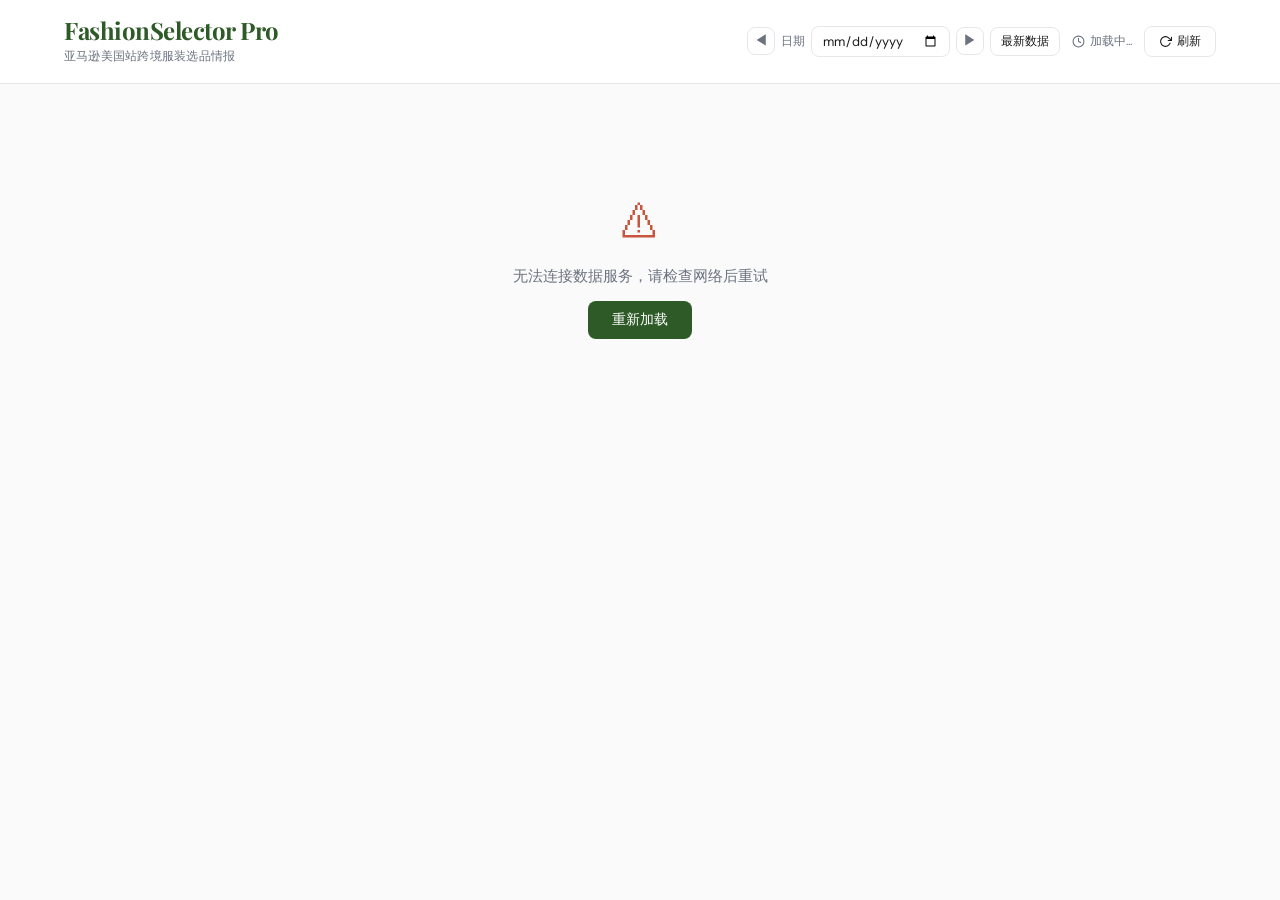
==== commit 84b40d71: "feat: 跨境服装电商智能选品辅助工具 Co-authored-by: traeagent <traeagent@users.noreply.github.com>" ====
--- a/frontend/index.html
+++ b/frontend/index.html
@@ -22,9 +22,7 @@
   background:var(--bg);color:var(--text-primary);line-height:1.6;-webkit-font-smoothing:antialiased;
 }
 h1,h2,h3,h4{font-family:'Playfair Display','DM Sans',-apple-system,BlinkMacSystemFont,'PingFang SC','Hiragino Sans GB','Microsoft YaHei',serif}
-
 .container{max-width:1200px;margin:0 auto;padding:0 24px}
-
 .fade-in{opacity:0;transform:translateY(24px);transition:opacity .6s ease,transform .6s ease}
 .fade-in.visible{opacity:1;transform:translateY(0)}
 
@@ -33,238 +31,212 @@
   backdrop-filter:blur(12px);background:rgba(255,255,255,.92);
 }
 .header-inner{
-  max-width:1200px;margin:0 auto;padding:20px 24px;display:flex;align-items:center;justify-content:space-between;flex-wrap:wrap;gap:12px;
+  max-width:1200px;margin:0 auto;padding:16px 24px;display:flex;align-items:center;justify-content:space-between;flex-wrap:wrap;gap:12px;
 }
 .brand{display:flex;flex-direction:column;gap:2px}
-.brand h1{
-  font-size:1.65rem;font-weight:700;color:var(--accent);letter-spacing:-.02em;line-height:1.2;
-}
-.brand .subtitle{
-  font-family:'DM Sans',-apple-system,sans-serif;font-size:.82rem;color:var(--text-secondary);font-weight:400;letter-spacing:.02em;
-}
-.header-meta{display:flex;align-items:center;gap:16px;flex-wrap:wrap}
-.date-filter{display:flex;align-items:center;gap:8px}
-.date-filter label{font-size:.78rem;color:var(--text-secondary);font-weight:500;white-space:nowrap}
+.brand h1{font-size:1.5rem;font-weight:700;color:var(--accent);letter-spacing:-.02em;line-height:1.2}
+.brand .subtitle{font-family:'DM Sans',sans-serif;font-size:.78rem;color:var(--text-secondary);font-weight:400;letter-spacing:.02em}
+.header-meta{display:flex;align-items:center;gap:12px;flex-wrap:wrap}
+.date-filter{display:flex;align-items:center;gap:6px}
+.date-filter label{font-size:.75rem;color:var(--text-secondary);font-weight:500;white-space:nowrap}
 .date-filter input[type="date"]{
-  padding:6px 12px;border:1px solid var(--border);border-radius:var(--radius-sm);font-size:.82rem;
-  font-family:inherit;color:var(--text-primary);background:var(--card);cursor:pointer;outline:none;
-  transition:border-color .2s;
+  padding:5px 10px;border:1px solid var(--border);border-radius:var(--radius-sm);font-size:.8rem;
+  font-family:inherit;color:var(--text-primary);background:var(--card);cursor:pointer;outline:none;transition:border-color .2s;
 }
 .date-filter input[type="date"]:hover{border-color:var(--accent)}
 .date-filter input[type="date"]:focus{border-color:var(--accent);box-shadow:0 0 0 2px var(--accent-light)}
 .date-nav-btn{
-  display:inline-flex;align-items:center;justify-content:center;width:30px;height:30px;
+  display:inline-flex;align-items:center;justify-content:center;width:28px;height:28px;
   border:1px solid var(--border);border-radius:var(--radius-sm);background:var(--card);
-  color:var(--text-secondary);cursor:pointer;transition:all .2s;font-size:.9rem;
+  color:var(--text-secondary);cursor:pointer;transition:all .2s;font-size:.85rem;
 }
 .date-nav-btn:hover{border-color:var(--accent);color:var(--accent)}
 .date-nav-btn:disabled{opacity:.3;cursor:not-allowed}
 .date-today-btn{
-  padding:6px 12px;border:1px solid var(--border);border-radius:var(--radius-sm);background:var(--card);
-  color:var(--text-primary);font-size:.78rem;cursor:pointer;font-family:inherit;font-weight:500;
+  padding:5px 10px;border:1px solid var(--border);border-radius:var(--radius-sm);background:var(--card);
+  color:var(--text-primary);font-size:.75rem;cursor:pointer;font-family:inherit;font-weight:500;
   transition:all .2s;white-space:nowrap;
 }
 .date-today-btn:hover{border-color:var(--accent);color:var(--accent)}
-.update-time{font-size:.78rem;color:var(--text-secondary);display:flex;align-items:center;gap:6px}
-.update-time svg{width:14px;height:14px;stroke:var(--text-secondary)}
+.update-time{font-size:.75rem;color:var(--text-secondary);display:flex;align-items:center;gap:5px}
+.update-time svg{width:13px;height:13px;stroke:var(--text-secondary)}
 .refresh-btn{
-  display:inline-flex;align-items:center;gap:6px;padding:8px 18px;border:1px solid var(--border);
-  border-radius:var(--radius-sm);background:var(--card);color:var(--text-primary);font-size:.82rem;
+  display:inline-flex;align-items:center;gap:5px;padding:6px 14px;border:1px solid var(--border);
+  border-radius:var(--radius-sm);background:var(--card);color:var(--text-primary);font-size:.78rem;
   font-weight:500;cursor:pointer;transition:all .2s ease;font-family:inherit;
 }
 .refresh-btn:hover{border-color:var(--accent);color:var(--accent);box-shadow:var(--shadow)}
-.refresh-btn svg{width:14px;height:14px;stroke:currentColor;transition:transform .4s ease}
+.refresh-btn svg{width:13px;height:13px;stroke:currentColor;transition:transform .4s ease}
 .refresh-btn:hover svg{transform:rotate(180deg)}
 .refresh-btn.loading svg{animation:spin .8s linear infinite}
 @keyframes spin{to{transform:rotate(360deg)}}
 
-main{padding:40px 0 80px}
-
-.stats-bar{display:grid;grid-template-columns:repeat(4,1fr);gap:16px;margin-bottom:56px}
+main{padding:32px 0 80px}
+
+.stats-bar{display:grid;grid-template-columns:repeat(4,1fr);gap:12px;margin-bottom:40px}
 .stat-card{
-  background:var(--card);border:1px solid var(--border);border-radius:var(--radius);padding:24px;
+  background:var(--card);border:1px solid var(--border);border-radius:var(--radius);padding:18px;
   text-align:center;transition:all .3s ease;position:relative;overflow:hidden;
 }
-.stat-card::before{
-  content:'';position:absolute;top:0;left:0;right:0;height:3px;background:var(--accent);opacity:0;transition:opacity .3s ease;
-}
+.stat-card::before{content:'';position:absolute;top:0;left:0;right:0;height:3px;background:var(--accent);opacity:0;transition:opacity .3s ease}
 .stat-card:hover{box-shadow:var(--shadow-hover);transform:translateY(-2px)}
 .stat-card:hover::before{opacity:1}
-.stat-value{
-  font-family:'Playfair Display',serif;font-size:2.2rem;font-weight:700;color:var(--accent);line-height:1.1;
-}
-.stat-label{font-size:.82rem;color:var(--text-secondary);margin-top:6px;font-weight:500;letter-spacing:.03em}
-
-.section{margin-bottom:56px}
-.section-header{margin-bottom:24px;display:flex;align-items:baseline;gap:12px}
-.section-header h2{
-  font-size:1.5rem;font-weight:600;color:var(--text-primary);letter-spacing:-.01em;
-}
+.stat-value{font-family:'Playfair Display',serif;font-size:1.8rem;font-weight:700;color:var(--accent);line-height:1.1}
+.stat-label{font-size:.75rem;color:var(--text-secondary);margin-top:4px;font-weight:500;letter-spacing:.03em}
+
+.section{margin-bottom:40px}
+.section-header{margin-bottom:16px;display:flex;align-items:baseline;gap:10px}
+.section-header h2{font-size:1.3rem;font-weight:600;color:var(--text-primary);letter-spacing:-.01em}
 .section-header .section-line{flex:1;height:1px;background:var(--border)}
 .section-header .section-count{
-  font-family:'DM Sans',sans-serif;font-size:.78rem;color:var(--text-secondary);font-weight:500;
-  background:var(--accent-light);padding:3px 10px;border-radius:20px;
-}
-
-.news-grid{display:grid;grid-template-columns:repeat(2,1fr);gap:16px}
+  font-family:'DM Sans',sans-serif;font-size:.72rem;color:var(--text-secondary);font-weight:500;
+  background:var(--accent-light);padding:2px 8px;border-radius:20px;
+}
+
+.tag{font-size:.65rem;padding:2px 8px;border-radius:20px;font-weight:500;letter-spacing:.01em;background:var(--accent-light);color:var(--accent)}
+.tag-alert{background:var(--alert-light);color:var(--alert)}
+
+.news-grid{display:grid;grid-template-columns:repeat(2,1fr);gap:12px}
 .news-card{
-  background:var(--card);border:1px solid var(--border);border-radius:var(--radius);padding:20px;
-  transition:all .3s ease;cursor:pointer;display:flex;flex-direction:column;gap:10px;text-decoration:none;color:inherit;
+  background:var(--card);border:1px solid var(--border);border-radius:var(--radius);padding:14px 16px;
+  transition:all .3s ease;cursor:pointer;display:flex;flex-direction:column;gap:6px;
 }
 .news-card:hover{box-shadow:var(--shadow-hover);transform:translateY(-2px);border-color:var(--accent)}
-.news-card .news-source{
-  font-size:.72rem;font-weight:600;color:var(--accent);text-transform:uppercase;letter-spacing:.06em;
-}
-.news-card .news-title{font-family:'Playfair Display',serif;font-size:1.05rem;font-weight:600;line-height:1.4;color:var(--text-primary)}
-.news-card .news-summary{font-size:.85rem;color:var(--text-secondary);line-height:1.6;display:-webkit-box;-webkit-line-clamp:3;-webkit-box-orient:vertical;overflow:hidden}
-.news-card .news-meta{display:flex;align-items:center;justify-content:space-between;margin-top:auto;padding-top:8px}
-.news-card .news-date{font-size:.75rem;color:var(--text-secondary)}
-.news-card .news-tags{display:flex;gap:6px;flex-wrap:wrap}
-.news-link{
-  display:inline-flex;align-items:center;gap:5px;font-size:.8rem;color:var(--accent);text-decoration:none;font-weight:600;
-  padding:8px 16px;border:1px solid var(--accent);border-radius:var(--radius-sm);transition:all .2s ease;margin-top:4px;
-}
-.news-link:hover{background:var(--accent);color:#fff}
-.news-link svg{width:13px;height:13px;stroke:currentColor}
-.tag{
-  font-size:.7rem;padding:3px 10px;border-radius:20px;font-weight:500;letter-spacing:.01em;
-  background:var(--accent-light);color:var(--accent);
-}
-.tag-alert{background:var(--alert-light);color:var(--alert)}
-
-.products-grid{display:grid;grid-template-columns:repeat(2,1fr);gap:16px}
+.news-source{font-size:.65rem;font-weight:600;color:var(--accent);text-transform:uppercase;letter-spacing:.06em}
+.news-title{font-family:'Playfair Display',serif;font-size:.92rem;font-weight:600;line-height:1.35;color:var(--text-primary);display:-webkit-box;-webkit-line-clamp:2;-webkit-box-orient:vertical;overflow:hidden}
+.news-summary{font-size:.78rem;color:var(--text-secondary);line-height:1.5;display:-webkit-box;-webkit-line-clamp:2;-webkit-box-orient:vertical;overflow:hidden}
+.news-meta{display:flex;align-items:center;justify-content:space-between;margin-top:auto}
+.news-date{font-size:.68rem;color:var(--text-secondary)}
+.news-tags{display:flex;gap:4px;flex-wrap:wrap}
+
+.products-grid{display:grid;grid-template-columns:repeat(2,1fr);gap:12px}
 .product-card{
-  background:var(--card);border:1px solid var(--border);border-radius:var(--radius);padding:20px;
-  transition:all .3s ease;display:flex;flex-direction:column;gap:12px;
-}
-.product-card:hover{box-shadow:var(--shadow-hover);transform:translateY(-2px)}
-.product-card .product-header{display:flex;justify-content:space-between;align-items:flex-start;gap:12px}
-.product-card .product-title{
-  font-family:'Playfair Display',serif;font-size:1rem;font-weight:600;line-height:1.4;flex:1;
-}
-.product-card .product-price{
-  font-size:1.3rem;font-weight:700;color:var(--accent);white-space:nowrap;
-}
-.product-card .product-price span{font-size:.75rem;font-weight:400;color:var(--text-secondary)}
-.product-features{display:flex;gap:6px;flex-wrap:wrap}
-.product-scores{display:flex;gap:16px;flex-wrap:wrap}
-.score-item{
-  display:flex;flex-direction:column;align-items:center;gap:2px;padding:8px 14px;
-  background:var(--bg);border-radius:var(--radius-sm);min-width:70px;
-}
-.score-item .score-value{font-size:1.1rem;font-weight:700;color:var(--accent)}
+  background:var(--card);border:1px solid var(--border);border-radius:var(--radius);padding:14px 16px;
+  transition:all .3s ease;cursor:pointer;display:flex;flex-direction:column;gap:8px;
+}
+.product-card:hover{box-shadow:var(--shadow-hover);transform:translateY(-2px);border-color:var(--accent)}
+.product-header{display:flex;justify-content:space-between;align-items:flex-start;gap:8px}
+.product-title{font-family:'Playfair Display',serif;font-size:.88rem;font-weight:600;line-height:1.35;flex:1;display:-webkit-box;-webkit-line-clamp:2;-webkit-box-orient:vertical;overflow:hidden}
+.product-price{font-size:1.1rem;font-weight:700;color:var(--accent);white-space:nowrap}
+.product-price span{font-size:.68rem;font-weight:400;color:var(--text-secondary)}
+.product-features{display:flex;gap:4px;flex-wrap:wrap}
+.product-scores{display:flex;gap:8px;flex-wrap:wrap}
+.score-item{display:flex;flex-direction:column;align-items:center;gap:1px;padding:4px 10px;background:var(--bg);border-radius:var(--radius-sm);min-width:56px}
+.score-item .score-value{font-size:.9rem;font-weight:700;color:var(--accent)}
 .score-item .score-value.alert{color:var(--alert)}
-.score-item .score-label{font-size:.68rem;color:var(--text-secondary);font-weight:500}
-.product-expand-btn{
-  background:none;border:1px solid var(--border);border-radius:var(--radius-sm);padding:8px 16px;
-  font-size:.78rem;color:var(--text-secondary);cursor:pointer;transition:all .2s ease;font-family:inherit;align-self:flex-start;
-}
-.product-expand-btn:hover{border-color:var(--accent);color:var(--accent)}
-.product-links{display:flex;gap:8px;flex-wrap:wrap;align-items:center}
-.product-details{
-  display:none;
-}
-.product-details.open{display:block}
-.product-details-inner{
-  padding-top:12px;border-top:1px solid var(--border);display:flex;flex-direction:column;gap:10px;
-}
-.detail-group h4{font-size:.78rem;font-weight:600;color:var(--text-secondary);margin-bottom:4px;text-transform:uppercase;letter-spacing:.04em}
-.detail-group ul{list-style:none;display:flex;flex-direction:column;gap:3px}
-.detail-group ul li{font-size:.84rem;color:var(--text-primary);padding-left:14px;position:relative}
-.detail-group ul li::before{content:'';position:absolute;left:0;top:9px;width:5px;height:5px;border-radius:50%;background:var(--accent)}
-.product-link{
-  display:inline-flex;align-items:center;gap:4px;font-size:.78rem;color:var(--accent);text-decoration:none;font-weight:500;
-  transition:opacity .2s;
-}
-.product-link:hover{opacity:.7}
-.product-link svg{width:12px;height:12px;stroke:currentColor}
-.source-link{color:var(--text-secondary)!important;margin-left:8px}
-
-.elements-grid{display:flex;flex-wrap:wrap;gap:12px}
+.score-item .score-label{font-size:.6rem;color:var(--text-secondary);font-weight:500}
+
+.elements-grid{display:flex;flex-wrap:wrap;gap:10px}
 .element-pill{
-  display:flex;align-items:center;gap:10px;background:var(--card);border:1px solid var(--border);
-  border-radius:var(--radius);padding:14px 20px;transition:all .3s ease;min-width:200px;flex:1;
+  display:flex;align-items:center;gap:8px;background:var(--card);border:1px solid var(--border);
+  border-radius:var(--radius);padding:10px 16px;transition:all .3s ease;min-width:180px;flex:1;cursor:pointer;
 }
 .element-pill:hover{box-shadow:var(--shadow-hover);transform:translateY(-2px)}
 .element-pill.core{border-left:3px solid var(--accent)}
-.element-pill .element-name{font-weight:600;font-size:.92rem;min-width:100px}
-.element-pill .element-bar-wrap{flex:1;display:flex;flex-direction:column;gap:3px}
-.element-pill .element-bar{height:6px;background:var(--border);border-radius:3px;overflow:hidden}
-.element-pill .element-bar-fill{height:100%;background:var(--accent);border-radius:3px;transition:width .8s ease}
-.element-pill .element-meta{display:flex;gap:12px;font-size:.72rem;color:var(--text-secondary)}
-.element-pill .element-freq{font-weight:600;color:var(--accent)}
-
-.suggestions-grid{display:grid;grid-template-columns:repeat(2,1fr);gap:16px}
+.element-name{font-weight:600;font-size:.85rem;min-width:80px}
+.element-bar-wrap{flex:1;display:flex;flex-direction:column;gap:2px}
+.element-bar{height:5px;background:var(--border);border-radius:3px;overflow:hidden}
+.element-bar-fill{height:100%;background:var(--accent);border-radius:3px;transition:width .8s ease}
+.element-meta{display:flex;gap:10px;font-size:.65rem;color:var(--text-secondary)}
+.element-freq{font-weight:600;color:var(--accent)}
+
+.suggestions-grid{display:grid;grid-template-columns:repeat(2,1fr);gap:12px}
 .suggestion-card{
-  background:var(--card);border:1px solid var(--border);border-radius:var(--radius);padding:20px;
-  transition:all .3s ease;border-left:3px solid var(--accent);
+  background:var(--card);border:1px solid var(--border);border-radius:var(--radius);padding:14px 16px;
+  transition:all .3s ease;border-left:3px solid var(--accent);cursor:pointer;
 }
 .suggestion-card:hover{box-shadow:var(--shadow-hover);transform:translateY(-2px)}
-.suggestion-card .suggestion-element{
-  font-family:'Playfair Display',serif;font-size:1.1rem;font-weight:600;color:var(--accent);margin-bottom:4px;
-}
-.suggestion-card .suggestion-type{
-  font-size:.7rem;font-weight:600;color:var(--text-secondary);text-transform:uppercase;letter-spacing:.06em;margin-bottom:10px;
-}
-.suggestion-card .suggestion-desc{font-size:.88rem;color:var(--text-primary);line-height:1.65}
-
-.pitfalls-grid{display:grid;grid-template-columns:repeat(2,1fr);gap:16px}
+.suggestion-element{font-family:'Playfair Display',serif;font-size:.95rem;font-weight:600;color:var(--accent);margin-bottom:2px}
+.suggestion-type{font-size:.65rem;font-weight:600;color:var(--text-secondary);text-transform:uppercase;letter-spacing:.06em;margin-bottom:6px}
+.suggestion-desc{font-size:.82rem;color:var(--text-primary);line-height:1.55;display:-webkit-box;-webkit-line-clamp:2;-webkit-box-orient:vertical;overflow:hidden}
+
+.pitfalls-grid{display:grid;grid-template-columns:repeat(2,1fr);gap:12px}
 .pitfall-card{
-  background:var(--card);border:1px solid var(--border);border-radius:var(--radius);padding:20px;
-  transition:all .3s ease;border-left:3px solid var(--alert);
+  background:var(--card);border:1px solid var(--border);border-radius:var(--radius);padding:14px 16px;
+  transition:all .3s ease;border-left:3px solid var(--alert);cursor:pointer;
 }
 .pitfall-card:hover{box-shadow:var(--shadow-hover);transform:translateY(-2px)}
-.pitfall-card .pitfall-title{
-  font-family:'Playfair Display',serif;font-size:1.05rem;font-weight:600;color:var(--alert);margin-bottom:8px;
-}
-.pitfall-card .pitfall-desc{font-size:.88rem;color:var(--text-primary);line-height:1.65;margin-bottom:12px}
-.pitfall-card .pain-points{display:flex;flex-direction:column;gap:4px}
-.pitfall-card .pain-point{
-  font-size:.8rem;color:var(--text-secondary);padding:5px 10px;background:var(--alert-light);border-radius:6px;
-}
-
-.potential-section .potential-grid{display:grid;grid-template-columns:repeat(2,1fr);gap:16px}
+.pitfall-title{font-family:'Playfair Display',serif;font-size:.92rem;font-weight:600;color:var(--alert);margin-bottom:4px}
+.pitfall-desc{font-size:.82rem;color:var(--text-primary);line-height:1.55;display:-webkit-box;-webkit-line-clamp:2;-webkit-box-orient:vertical;overflow:hidden}
+
+.potential-grid{display:grid;grid-template-columns:repeat(2,1fr);gap:12px}
 .potential-card{
-  background:var(--card);border:1px solid var(--border);border-radius:var(--radius);padding:20px;
-  transition:all .3s ease;border-left:3px solid #D4A843;display:flex;flex-direction:column;gap:10px;
+  background:var(--card);border:1px solid var(--border);border-radius:var(--radius);padding:14px 16px;
+  transition:all .3s ease;border-left:3px solid #D4A843;cursor:pointer;display:flex;flex-direction:column;gap:6px;
 }
 .potential-card:hover{box-shadow:var(--shadow-hover);transform:translateY(-2px)}
-.potential-card .potential-title{font-family:'Playfair Display',serif;font-size:1rem;font-weight:600;line-height:1.4}
-.potential-card .potential-price{font-size:1.2rem;font-weight:700;color:#D4A843}
-
-footer{
-  background:var(--card);border-top:1px solid var(--border);padding:32px 24px;text-align:center;
-}
-footer .footer-text{font-size:.78rem;color:var(--text-secondary);line-height:1.8}
+.potential-title{font-family:'Playfair Display',serif;font-size:.88rem;font-weight:600;line-height:1.35;display:-webkit-box;-webkit-line-clamp:2;-webkit-box-orient:vertical;overflow:hidden}
+.potential-price{font-size:1.05rem;font-weight:700;color:#D4A843}
+
+footer{background:var(--card);border-top:1px solid var(--border);padding:24px;text-align:center}
+footer .footer-text{font-size:.75rem;color:var(--text-secondary);line-height:1.8}
 footer .footer-text strong{color:var(--text-primary);font-weight:600}
 
-.loading-state{
-  display:flex;flex-direction:column;align-items:center;justify-content:center;min-height:60vh;gap:16px;
-}
-.loading-spinner{
-  width:36px;height:36px;border:3px solid var(--border);border-top-color:var(--accent);
-  border-radius:50%;animation:spin .8s linear infinite;
-}
+.loading-state{display:flex;flex-direction:column;align-items:center;justify-content:center;min-height:60vh;gap:16px}
+.loading-spinner{width:36px;height:36px;border:3px solid var(--border);border-top-color:var(--accent);border-radius:50%;animation:spin .8s linear infinite}
 .loading-text{font-size:.88rem;color:var(--text-secondary)}
 
-.error-state{
-  display:flex;flex-direction:column;align-items:center;justify-content:center;min-height:40vh;gap:12px;
-}
+.error-state{display:flex;flex-direction:column;align-items:center;justify-content:center;min-height:40vh;gap:12px}
 .error-state .error-icon{font-size:2.5rem;color:var(--alert)}
 .error-state .error-msg{font-size:.92rem;color:var(--text-secondary);text-align:center;max-width:400px}
-.error-state .retry-btn{
-  padding:10px 24px;background:var(--accent);color:#fff;border:none;border-radius:var(--radius-sm);
-  font-size:.85rem;cursor:pointer;font-family:inherit;font-weight:500;transition:opacity .2s;
-}
+.error-state .retry-btn{padding:10px 24px;background:var(--accent);color:#fff;border:none;border-radius:var(--radius-sm);font-size:.85rem;cursor:pointer;font-family:inherit;font-weight:500;transition:opacity .2s}
 .error-state .retry-btn:hover{opacity:.85}
 
-.empty-state{padding:40px;text-align:center;color:var(--text-secondary);font-size:.9rem}
+.modal-overlay{
+  position:fixed;top:0;left:0;right:0;bottom:0;background:rgba(0,0,0,.45);z-index:200;
+  display:flex;align-items:center;justify-content:center;padding:24px;
+  opacity:0;visibility:hidden;transition:opacity .25s ease,visibility .25s ease;
+  backdrop-filter:blur(4px);
+}
+.modal-overlay.active{opacity:1;visibility:visible}
+.modal{
+  background:var(--card);border-radius:16px;max-width:640px;width:100%;max-height:85vh;overflow-y:auto;
+  box-shadow:0 25px 60px rgba(0,0,0,.15);transform:translateY(20px) scale(.97);
+  transition:transform .3s ease;padding:0;
+}
+.modal-overlay.active .modal{transform:translateY(0) scale(1)}
+.modal-header{
+  position:sticky;top:0;background:var(--card);padding:20px 24px 16px;
+  border-bottom:1px solid var(--border);display:flex;justify-content:space-between;align-items:flex-start;gap:12px;z-index:1;
+}
+.modal-title{font-family:'Playfair Display',serif;font-size:1.15rem;font-weight:600;line-height:1.4;flex:1}
+.modal-close{
+  width:32px;height:32px;border:1px solid var(--border);border-radius:var(--radius-sm);background:var(--card);
+  cursor:pointer;display:flex;align-items:center;justify-content:center;transition:all .2s;flex-shrink:0;
+  font-size:1.1rem;color:var(--text-secondary);
+}
+.modal-close:hover{border-color:var(--alert);color:var(--alert);background:var(--alert-light)}
+.modal-body{padding:20px 24px 24px}
+.modal-body .detail-section{margin-bottom:18px}
+.modal-body .detail-section:last-child{margin-bottom:0}
+.modal-body .detail-label{font-size:.7rem;font-weight:600;color:var(--text-secondary);text-transform:uppercase;letter-spacing:.06em;margin-bottom:6px}
+.modal-body .detail-text{font-size:.88rem;color:var(--text-primary);line-height:1.7}
+.modal-body .detail-tags{display:flex;gap:6px;flex-wrap:wrap}
+.modal-body .detail-scores{display:flex;gap:12px;flex-wrap:wrap}
+.modal-body .detail-scores .score-item{padding:8px 16px;min-width:80px}
+.modal-body .detail-scores .score-item .score-value{font-size:1.1rem}
+.modal-body .detail-scores .score-item .score-label{font-size:.68rem}
+.modal-body .detail-links{display:flex;gap:10px;flex-wrap:wrap;margin-top:4px}
+.modal-body .detail-link{
+  display:inline-flex;align-items:center;gap:5px;font-size:.82rem;color:var(--accent);text-decoration:none;font-weight:600;
+  padding:8px 16px;border:1px solid var(--accent);border-radius:var(--radius-sm);transition:all .2s ease;
+}
+.modal-body .detail-link:hover{background:var(--accent);color:#fff}
+.modal-body .detail-link svg{width:13px;height:13px;stroke:currentColor}
+.modal-body .detail-link.secondary{border-color:var(--border);color:var(--text-secondary)}
+.modal-body .detail-link.secondary:hover{border-color:var(--accent);color:var(--accent);background:var(--accent-light)}
+.modal-body .pain-point-list{display:flex;flex-direction:column;gap:4px}
+.modal-body .pain-point-item{font-size:.82rem;color:var(--text-secondary);padding:6px 12px;background:var(--alert-light);border-radius:6px}
+.modal-body .selling-points-list{list-style:none;display:flex;flex-direction:column;gap:4px}
+.modal-body .selling-points-list li{font-size:.85rem;color:var(--text-primary);padding-left:14px;position:relative}
+.modal-body .selling-points-list li::before{content:'';position:absolute;left:0;top:9px;width:5px;height:5px;border-radius:50%;background:var(--accent)}
 
 @media(max-width:768px){
   .stats-bar{grid-template-columns:repeat(2,1fr)}
-  .news-grid,.products-grid,.suggestions-grid,.pitfalls-grid,.potential-section .potential-grid{grid-template-columns:1fr}
+  .news-grid,.products-grid,.suggestions-grid,.pitfalls-grid,.potential-grid{grid-template-columns:1fr}
   .header-inner{flex-direction:column;align-items:flex-start}
   .element-pill{min-width:100%}
+  .modal{max-height:90vh;margin:12px}
 }
 @media(max-width:480px){
   .stats-bar{grid-template-columns:1fr}
@@ -295,18 +267,28 @@
       </div>
       <button class="refresh-btn" id="refreshBtn" onclick="fetchData()">
         <svg viewBox="0 0 24 24" fill="none" stroke-width="2" stroke-linecap="round" stroke-linejoin="round"><polyline points="23 4 23 10 17 10"/><path d="M20.49 15a9 9 0 1 1-2.12-9.36L23 10"/></svg>
-        刷新数据
+        刷新
       </button>
     </div>
   </div>
 </header>
 
 <main class="container" id="mainContent">
-  <div class="loading-state" id="loadingState">
+  <div class="loading-state">
     <div class="loading-spinner"></div>
     <div class="loading-text">正在获取选品情报...</div>
   </div>
 </main>
+
+<div class="modal-overlay" id="modalOverlay" onclick="closeModalOnOverlay(event)">
+  <div class="modal" id="modalBox">
+    <div class="modal-header">
+      <div class="modal-title" id="modalTitle"></div>
+      <button class="modal-close" onclick="closeModal()">✕</button>
+    </div>
+    <div class="modal-body" id="modalBody"></div>
+  </div>
+</div>
 
 <footer id="footer" style="display:none">
   <div class="footer-text">
@@ -323,25 +305,36 @@
 let availableDates = [];
 let selectedDate = null;
 
+const LINK_SVG = '<svg viewBox="0 0 24 24" fill="none" stroke-width="2" stroke-linecap="round" stroke-linejoin="round"><path d="M18 13v6a2 2 0 0 1-2 2H5a2 2 0 0 1-2-2V8a2 2 0 0 1 2-2h6"/><polyline points="15 3 21 3 21 9"/><line x1="10" y1="14" x2="21" y2="3"/></svg>';
+
 function formatTime(isoStr) {
   if (!isoStr) return '未知';
-  try {
-    const d = new Date(isoStr);
-    return d.toLocaleString('zh-CN', { year:'numeric', month:'2-digit', day:'2-digit', hour:'2-digit', minute:'2-digit' });
-  } catch { return isoStr; }
-}
-
+  try { const d = new Date(isoStr); return d.toLocaleString('zh-CN', { year:'numeric', month:'2-digit', day:'2-digit', hour:'2-digit', minute:'2-digit' }); }
+  catch { return isoStr; }
+}
 function formatDate(dateStr) {
   if (!dateStr) return '';
-  try {
-    const d = new Date(dateStr);
-    return d.toLocaleDateString('zh-CN', { year:'numeric', month:'2-digit', day:'2-digit' });
-  } catch { return dateStr; }
-}
+  try { const d = new Date(dateStr); return d.toLocaleDateString('zh-CN', { year:'numeric', month:'2-digit', day:'2-digit' }); }
+  catch { return dateStr; }
+}
+
+function openModal(title, bodyHtml) {
+  document.getElementById('modalTitle').textContent = title;
+  document.getElementById('modalBody').innerHTML = bodyHtml;
+  document.getElementById('modalOverlay').classList.add('active');
+  document.body.style.overflow = 'hidden';
+}
+function closeModal() {
+  document.getElementById('modalOverlay').classList.remove('active');
+  document.body.style.overflow = '';
+}
+function closeModalOnOverlay(e) {
+  if (e.target === document.getElementById('modalOverlay')) closeModal();
+}
+document.addEventListener('keydown', e => { if (e.key === 'Escape') closeModal(); });
 
 function renderHeader(data) {
-  const el = document.getElementById('updateTime');
-  el.querySelector('span').textContent = '更新于 ' + formatTime(data.run_time);
+  document.getElementById('updateTime').querySelector('span').textContent = '更新于 ' + formatTime(data.run_time);
 }
 
 function renderStats(data) {
@@ -355,16 +348,7 @@
     { value: stats.news_count || 0, label: '新闻资讯' },
     { value: pitfalls.length, label: '避坑预警' }
   ];
-  return `
-    <div class="stats-bar fade-in">
-      ${items.map(i => `
-        <div class="stat-card">
-          <div class="stat-value">${i.value}</div>
-          <div class="stat-label">${i.label}</div>
-        </div>
-      `).join('')}
-    </div>
-  `;
+  return `<div class="stats-bar fade-in">${items.map(i => `<div class="stat-card"><div class="stat-value">${i.value}</div><div class="stat-label">${i.label}</div></div>`).join('')}</div>`;
 }
 
 function renderNews(data) {
@@ -372,29 +356,17 @@
   if (!items.length) return '';
   return `
     <section class="section fade-in">
-      <div class="section-header">
-        <h2>行业资讯</h2>
-        <div class="section-line"></div>
-        <span class="section-count">${items.length} 条</span>
-      </div>
+      <div class="section-header"><h2>行业资讯</h2><div class="section-line"></div><span class="section-count">${items.length} 条</span></div>
       <div class="news-grid">
-        ${items.map(n => `
-          <div class="news-card">
+        ${items.map((n, idx) => `
+          <div class="news-card" onclick="openNewsModal(${idx})">
             <div class="news-source">${n.source || '综合资讯'}</div>
             <div class="news-title">${n.title}</div>
             <div class="news-summary">${n.summary || ''}</div>
             <div class="news-meta">
               <span class="news-date">${formatDate(n.date)}</span>
-              <div class="news-tags">
-                ${(n.tags || []).map(t => `<span class="tag">${t}</span>`).join('')}
-              </div>
+              <div class="news-tags">${(n.tags || []).map(t => `<span class="tag">${t}</span>`).join('')}</div>
             </div>
-            ${n.url ? `
-              <a class="news-link" href="${n.url}" target="_blank" rel="noopener">
-                阅读原文
-                <svg viewBox="0 0 24 24" fill="none" stroke-width="2" stroke-linecap="round" stroke-linejoin="round"><path d="M18 13v6a2 2 0 0 1-2 2H5a2 2 0 0 1-2-2V8a2 2 0 0 1 2-2h6"/><polyline points="15 3 21 3 21 9"/><line x1="10" y1="14" x2="21" y2="3"/></svg>
-              </a>
-            ` : ''}
           </div>
         `).join('')}
       </div>
@@ -402,79 +374,37 @@
   `;
 }
 
-function renderProducts(products, sectionTitle, sectionId, cardStyle) {
+function openNewsModal(idx) {
+  const n = currentData.news_items[idx];
+  if (!n) return;
+  const body = `
+    <div class="detail-section"><div class="detail-label">来源</div><div class="detail-text">${n.source || '综合资讯'} · ${formatDate(n.date)}</div></div>
+    <div class="detail-section"><div class="detail-label">摘要</div><div class="detail-text">${n.summary || ''}</div></div>
+    ${n.tags && n.tags.length ? `<div class="detail-section"><div class="detail-label">标签</div><div class="detail-tags">${n.tags.map(t => `<span class="tag">${t}</span>`).join('')}</div></div>` : ''}
+    ${n.url ? `<div class="detail-section"><div class="detail-links"><a class="detail-link" href="${n.url}" target="_blank" rel="noopener" onclick="event.stopPropagation()">阅读原文 ${LINK_SVG}</a></div></div>` : ''}
+  `;
+  openModal(n.title, body);
+}
+
+function renderProducts(products, sectionTitle, sectionId) {
   if (!products || !products.length) return '';
   return `
     <section class="section fade-in" id="${sectionId}">
-      <div class="section-header">
-        <h2>${sectionTitle}</h2>
-        <div class="section-line"></div>
-        <span class="section-count">${products.length} 件</span>
-      </div>
+      <div class="section-header"><h2>${sectionTitle}</h2><div class="section-line"></div><span class="section-count">${products.length} 件</span></div>
       <div class="products-grid">
         ${products.map((p, idx) => {
           const marginPct = p.expected_margin != null ? Math.round(p.expected_margin * 100) : null;
           const uniqPct = p.uniqueness_coefficient != null ? Math.round(p.uniqueness_coefficient * 100) : null;
-          const marginAlert = p.margin_alert;
           return `
-            <div class="product-card ${cardStyle || ''}">
+            <div class="product-card" onclick="openProductModal('${sectionId}', ${idx})">
               <div class="product-header">
                 <div class="product-title">${p.title}</div>
                 ${p.price != null ? `<div class="product-price">$${p.price.toFixed(2)}<span> USD</span></div>` : ''}
               </div>
-              <div class="product-features">
-                ${(p.features || []).map(f => `<span class="tag">${f}</span>`).join('')}
-              </div>
+              <div class="product-features">${(p.features || []).slice(0, 4).map(f => `<span class="tag">${f}</span>`).join('')}</div>
               <div class="product-scores">
-                ${marginPct != null ? `
-                  <div class="score-item">
-                    <div class="score-value ${marginAlert ? 'alert' : ''}">${marginPct}%</div>
-                    <div class="score-label">预期利润</div>
-                  </div>
-                ` : ''}
-                ${uniqPct != null ? `
-                  <div class="score-item">
-                    <div class="score-value">${uniqPct}%</div>
-                    <div class="score-label">独特性</div>
-                  </div>
-                ` : ''}
-                ${p.review_status ? `
-                  <div class="score-item">
-                    <div class="score-value" style="font-size:.82rem">${p.review_status}</div>
-                    <div class="score-label">评论状态</div>
-                  </div>
-                ` : ''}
-              </div>
-              <div class="product-links">
-                ${p.url ? `
-                  <a class="product-link" href="${p.url}" target="_blank" rel="noopener">
-                    在亚马逊查看
-                    <svg viewBox="0 0 24 24" fill="none" stroke-width="2" stroke-linecap="round" stroke-linejoin="round"><path d="M18 13v6a2 2 0 0 1-2 2H5a2 2 0 0 1-2-2V8a2 2 0 0 1 2-2h6"/><polyline points="15 3 21 3 21 9"/><line x1="10" y1="14" x2="21" y2="3"/></svg>
-                  </a>
-                ` : ''}
-                ${p.source_url ? `
-                  <a class="product-link source-link" href="${p.source_url}" target="_blank" rel="noopener">
-                    查看原文
-                    <svg viewBox="0 0 24 24" fill="none" stroke-width="2" stroke-linecap="round" stroke-linejoin="round"><path d="M18 13v6a2 2 0 0 1-2 2H5a2 2 0 0 1-2-2V8a2 2 0 0 1 2-2h6"/><polyline points="15 3 21 3 21 9"/><line x1="10" y1="14" x2="21" y2="3"/></svg>
-                  </a>
-                ` : ''}
-              </div>
-              <button class="product-expand-btn" onclick="toggleDetails('${sectionId}', ${idx}, this)">查看详情</button>
-              <div class="product-details" id="details-${sectionId}-${idx}">
-                <div class="product-details-inner">
-                  ${(p.selling_points && p.selling_points.length) ? `
-                    <div class="detail-group">
-                      <h4>核心卖点</h4>
-                      <ul>${p.selling_points.map(s => `<li>${s}</li>`).join('')}</ul>
-                    </div>
-                  ` : ''}
-                  ${(p.trend_match_points && p.trend_match_points.length) ? `
-                    <div class="detail-group">
-                      <h4>趋势匹配</h4>
-                      <ul>${p.trend_match_points.map(t => `<li>${t}</li>`).join('')}</ul>
-                    </div>
-                  ` : ''}
-                </div>
+                ${marginPct != null ? `<div class="score-item"><div class="score-value${p.margin_alert ? ' alert' : ''}">${marginPct}%</div><div class="score-label">利润</div></div>` : ''}
+                ${uniqPct != null ? `<div class="score-item"><div class="score-value">${uniqPct}%</div><div class="score-label">独特性</div></div>` : ''}
               </div>
             </div>
           `;
@@ -484,12 +414,52 @@
   `;
 }
 
-function toggleDetails(sectionId, idx, btn) {
-  const details = document.getElementById('details-' + sectionId + '-' + idx);
-  if (!details) return;
-  const isOpen = details.classList.contains('open');
-  details.classList.toggle('open');
-  btn.textContent = isOpen ? '查看详情' : '收起详情';
+function openProductModal(sectionId, idx) {
+  const section = sectionId === 'hitProducts'
+    ? currentData.hit_products
+    : currentData.potential_products;
+  const p = section.products[idx];
+  if (!p) return;
+  const marginPct = p.expected_margin != null ? Math.round(p.expected_margin * 100) : null;
+  const uniqPct = p.uniqueness_coefficient != null ? Math.round(p.uniqueness_coefficient * 100) : null;
+  const body = `
+    ${p.price != null ? `<div class="detail-section"><div class="detail-label">价格</div><div class="detail-text" style="font-size:1.3rem;font-weight:700;color:var(--accent)">$${p.price.toFixed(2)} USD</div></div>` : ''}
+    <div class="detail-section"><div class="detail-label">特征标签</div><div class="detail-tags">${(p.features || []).map(f => `<span class="tag">${f}</span>`).join('')}</div></div>
+    <div class="detail-section">
+      <div class="detail-label">核心指标</div>
+      <div class="detail-scores">
+        ${marginPct != null ? `<div class="score-item"><div class="score-value${p.margin_alert ? ' alert' : ''}">${marginPct}%</div><div class="score-label">预期利润</div></div>` : ''}
+        ${uniqPct != null ? `<div class="score-item"><div class="score-value">${uniqPct}%</div><div class="score-label">独特性</div></div>` : ''}
+        ${p.review_status ? `<div class="score-item"><div class="score-value" style="font-size:.85rem">${p.review_status}</div><div class="score-label">评论状态</div></div>` : ''}
+      </div>
+    </div>
+    ${p.selling_points && p.selling_points.length ? `<div class="detail-section"><div class="detail-label">核心卖点</div><ul class="selling-points-list">${p.selling_points.map(s => `<li>${s}</li>`).join('')}</ul></div>` : ''}
+    ${p.trend_match_points && p.trend_match_points.length ? `<div class="detail-section"><div class="detail-label">趋势匹配</div><ul class="selling-points-list">${p.trend_match_points.map(t => `<li>${t}</li>`).join('')}</ul></div>` : ''}
+    <div class="detail-section"><div class="detail-links">
+      ${p.url ? `<a class="detail-link" href="${p.url}" target="_blank" rel="noopener" onclick="event.stopPropagation()">在亚马逊查看 ${LINK_SVG}</a>` : ''}
+      ${p.source_url ? `<a class="detail-link secondary" href="${p.source_url}" target="_blank" rel="noopener" onclick="event.stopPropagation()">查看数据原文 ${LINK_SVG}</a>` : ''}
+    </div></div>
+  `;
+  openModal(p.title, body);
+}
+
+function renderPotential(data) {
+  const products = (data.potential_products && data.potential_products.products) || [];
+  if (!products.length) return '';
+  return `
+    <section class="section fade-in">
+      <div class="section-header"><h2>潜力商品</h2><div class="section-line"></div><span class="section-count">${products.length} 件</span></div>
+      <div class="potential-grid">
+        ${products.map((p, idx) => `
+          <div class="potential-card" onclick="openProductModal('potentialProducts', ${idx})">
+            <div class="potential-title">${p.title}</div>
+            ${p.price != null ? `<div class="potential-price">$${p.price.toFixed(2)}</div>` : ''}
+            <div class="product-features">${(p.features || []).slice(0, 4).map(f => `<span class="tag">${f}</span>`).join('')}</div>
+          </div>
+        `).join('')}
+      </div>
+    </section>
+  `;
 }
 
 function renderElements(data) {
@@ -498,19 +468,13 @@
   const maxFreq = Math.max(...elements.map(e => e.frequency), 1);
   return `
     <section class="section fade-in">
-      <div class="section-header">
-        <h2>核心趋势元素</h2>
-        <div class="section-line"></div>
-        <span class="section-count">Top ${elements.length}</span>
-      </div>
+      <div class="section-header"><h2>核心趋势元素</h2><div class="section-line"></div><span class="section-count">Top ${elements.length}</span></div>
       <div class="elements-grid">
-        ${elements.map(e => `
-          <div class="element-pill ${e.is_core ? 'core' : ''}">
+        ${elements.map((e, idx) => `
+          <div class="element-pill ${e.is_core ? 'core' : ''}" onclick="openElementModal(${idx})">
             <div class="element-name">${e.element}</div>
             <div class="element-bar-wrap">
-              <div class="element-bar">
-                <div class="element-bar-fill" style="width:${Math.round((e.frequency / maxFreq) * 100)}%"></div>
-              </div>
+              <div class="element-bar"><div class="element-bar-fill" style="width:${Math.round((e.frequency / maxFreq) * 100)}%"></div></div>
               <div class="element-meta">
                 <span class="element-freq">频次 ${e.frequency}</span>
                 ${e.margin != null ? `<span>利润 ${Math.round(e.margin * 100)}%</span>` : ''}
@@ -524,19 +488,29 @@
   `;
 }
 
+function openElementModal(idx) {
+  const e = currentData.top10_elements.elements[idx];
+  if (!e) return;
+  const body = `
+    <div class="detail-section"><div class="detail-label">元素名称</div><div class="detail-text" style="font-size:1.1rem;font-weight:600;color:var(--accent)">${e.element}</div></div>
+    <div class="detail-section"><div class="detail-scores">
+      <div class="score-item"><div class="score-value">${e.frequency}</div><div class="score-label">出现频次</div></div>
+      ${e.margin != null ? `<div class="score-item"><div class="score-value">${Math.round(e.margin * 100)}%</div><div class="score-label">利润水平</div></div>` : ''}
+      <div class="score-item"><div class="score-value">${e.is_core ? '是' : '否'}</div><div class="score-label">核心元素</div></div>
+    </div></div>
+  `;
+  openModal(e.element, body);
+}
+
 function renderSuggestions(data) {
   const suggestions = (data.visual_diff_suggestions && data.visual_diff_suggestions.suggestions) || [];
   if (!suggestions.length) return '';
   return `
     <section class="section fade-in">
-      <div class="section-header">
-        <h2>视觉差异化建议</h2>
-        <div class="section-line"></div>
-        <span class="section-count">${suggestions.length} 条</span>
-      </div>
+      <div class="section-header"><h2>视觉差异化建议</h2><div class="section-line"></div><span class="section-count">${suggestions.length} 条</span></div>
       <div class="suggestions-grid">
-        ${suggestions.map(s => `
-          <div class="suggestion-card">
+        ${suggestions.map((s, idx) => `
+          <div class="suggestion-card" onclick="openSuggestionModal(${idx})">
             <div class="suggestion-element">${s.element}</div>
             <div class="suggestion-type">${s.suggestion_type || '差异化建议'}</div>
             <div class="suggestion-desc">${s.description}</div>
@@ -547,26 +521,28 @@
   `;
 }
 
+function openSuggestionModal(idx) {
+  const s = currentData.visual_diff_suggestions.suggestions[idx];
+  if (!s) return;
+  const body = `
+    <div class="detail-section"><div class="detail-label">元素</div><div class="detail-text" style="font-size:1.1rem;font-weight:600;color:var(--accent)">${s.element}</div></div>
+    <div class="detail-section"><div class="detail-label">建议类型</div><div class="detail-text">${s.suggestion_type || '差异化建议'}</div></div>
+    <div class="detail-section"><div class="detail-label">详细描述</div><div class="detail-text">${s.description}</div></div>
+  `;
+  openModal(s.element + ' — 差异化建议', body);
+}
+
 function renderPitfalls(data) {
   const pitfalls = (data.pitfall_warnings && data.pitfall_warnings.pitfalls) || [];
   if (!pitfalls.length) return '';
   return `
     <section class="section fade-in">
-      <div class="section-header">
-        <h2>避坑预警</h2>
-        <div class="section-line"></div>
-        <span class="section-count">${pitfalls.length} 条</span>
-      </div>
+      <div class="section-header"><h2>避坑预警</h2><div class="section-line"></div><span class="section-count">${pitfalls.length} 条</span></div>
       <div class="pitfalls-grid">
-        ${pitfalls.map(p => `
-          <div class="pitfall-card">
+        ${pitfalls.map((p, idx) => `
+          <div class="pitfall-card" onclick="openPitfallModal(${idx})">
             <div class="pitfall-title">${p.title}</div>
             <div class="pitfall-desc">${p.description}</div>
-            ${(p.pain_points && p.pain_points.length) ? `
-              <div class="pain-points">
-                ${p.pain_points.map(pp => `<div class="pain-point">${pp}</div>`).join('')}
-              </div>
-            ` : ''}
           </div>
         `).join('')}
       </div>
@@ -574,57 +550,16 @@
   `;
 }
 
-function renderPotential(data) {
-  const products = (data.potential_products && data.potential_products.products) || [];
-  if (!products.length) return '';
-  return `
-    <section class="section potential-section fade-in">
-      <div class="section-header">
-        <h2>潜力商品</h2>
-        <div class="section-line"></div>
-        <span class="section-count">${products.length} 件</span>
-      </div>
-      <div class="potential-grid">
-        ${products.map(p => `
-          <div class="potential-card">
-            <div class="potential-title">${p.title}</div>
-            ${p.price != null ? `<div class="potential-price">$${p.price.toFixed(2)}</div>` : ''}
-            <div class="product-features">
-              ${(p.features || []).map(f => `<span class="tag">${f}</span>`).join('')}
-            </div>
-            <div class="product-scores">
-              ${p.expected_margin != null ? `
-                <div class="score-item">
-                  <div class="score-value">${Math.round(p.expected_margin * 100)}%</div>
-                  <div class="score-label">预期利润</div>
-                </div>
-              ` : ''}
-              ${p.uniqueness_coefficient != null ? `
-                <div class="score-item">
-                  <div class="score-value">${Math.round(p.uniqueness_coefficient * 100)}%</div>
-                  <div class="score-label">独特性</div>
-                </div>
-              ` : ''}
-            </div>
-            <div class="product-links">
-              ${p.url ? `
-                <a class="product-link" href="${p.url}" target="_blank" rel="noopener">
-                  在亚马逊查看
-                  <svg viewBox="0 0 24 24" fill="none" stroke-width="2" stroke-linecap="round" stroke-linejoin="round"><path d="M18 13v6a2 2 0 0 1-2 2H5a2 2 0 0 1-2-2V8a2 2 0 0 1 2-2h6"/><polyline points="15 3 21 3 21 9"/><line x1="10" y1="14" x2="21" y2="3"/></svg>
-                </a>
-              ` : ''}
-              ${p.source_url ? `
-                <a class="product-link source-link" href="${p.source_url}" target="_blank" rel="noopener">
-                  查看原文
-                  <svg viewBox="0 0 24 24" fill="none" stroke-width="2" stroke-linecap="round" stroke-linejoin="round"><path d="M18 13v6a2 2 0 0 1-2 2H5a2 2 0 0 1-2-2V8a2 2 0 0 1 2-2h6"/><polyline points="15 3 21 3 21 9"/><line x1="10" y1="14" x2="21" y2="3"/></svg>
-                </a>
-              ` : ''}
-            </div>
-          </div>
-        `).join('')}
-      </div>
-    </section>
-  `;
+function openPitfallModal(idx) {
+  const p = currentData.pitfall_warnings.pitfalls[idx];
+  if (!p) return;
+  const body = `
+    <div class="detail-section"><div class="detail-label">产品</div><div class="detail-text">${p.title}</div></div>
+    <div class="detail-section"><div class="detail-label">预警描述</div><div class="detail-text">${p.description}</div></div>
+    ${p.pain_points && p.pain_points.length ? `<div class="detail-section"><div class="detail-label">痛点详情</div><div class="pain-point-list">${p.pain_points.map(pp => `<div class="pain-point-item">${pp}</div>`).join('')}</div></div>` : ''}
+    ${p.data_source ? `<div class="detail-section"><div class="detail-label">数据来源</div><div class="detail-text">${p.data_source}</div></div>` : ''}
+  `;
+  openModal(p.title + ' — 避坑预警', body);
 }
 
 function renderUniqueness(data) {
@@ -632,14 +567,10 @@
   if (!recs.length) return '';
   return `
     <section class="section fade-in">
-      <div class="section-header">
-        <h2>差异化推荐</h2>
-        <div class="section-line"></div>
-        <span class="section-count">${recs.length} 条</span>
-      </div>
+      <div class="section-header"><h2>差异化推荐</h2><div class="section-line"></div><span class="section-count">${recs.length} 条</span></div>
       <div class="suggestions-grid">
-        ${recs.map(r => `
-          <div class="suggestion-card">
+        ${recs.map((r, idx) => `
+          <div class="suggestion-card" onclick="openUniquenessModal(${idx})">
             ${r.element ? `<div class="suggestion-element">${r.element}</div>` : ''}
             ${r.recommendation_type ? `<div class="suggestion-type">${r.recommendation_type}</div>` : ''}
             <div class="suggestion-desc">${r.description || r.recommendation || ''}</div>
@@ -650,50 +581,42 @@
   `;
 }
 
+function openUniquenessModal(idx) {
+  const r = currentData.uniqueness_recommendations.recommendations[idx];
+  if (!r) return;
+  const body = `
+    ${r.element ? `<div class="detail-section"><div class="detail-label">元素</div><div class="detail-text" style="font-size:1.1rem;font-weight:600;color:var(--accent)">${r.element}</div></div>` : ''}
+    ${r.recommendation_type ? `<div class="detail-section"><div class="detail-label">推荐类型</div><div class="detail-text">${r.recommendation_type}</div></div>` : ''}
+    <div class="detail-section"><div class="detail-label">详细描述</div><div class="detail-text">${r.description || r.recommendation || ''}</div></div>
+  `;
+  openModal(r.element || '差异化推荐', body);
+}
+
 function renderPage(data) {
   currentData = data;
   renderHeader(data);
-
   const main = document.getElementById('mainContent');
   main.innerHTML = [
     renderStats(data),
     renderNews(data),
-    renderProducts(
-      (data.hit_products && data.hit_products.products) || [],
-      '爆品推荐', 'hitProducts'
-    ),
+    renderProducts((data.hit_products && data.hit_products.products) || [], '爆品推荐', 'hitProducts'),
     renderPotential(data),
     renderElements(data),
     renderSuggestions(data),
     renderUniqueness(data),
     renderPitfalls(data)
   ].join('');
-
   document.getElementById('footer').style.display = '';
-
   requestAnimationFrame(() => {
     const observer = new IntersectionObserver((entries) => {
-      entries.forEach(entry => {
-        if (entry.isIntersecting) {
-          entry.target.classList.add('visible');
-          observer.unobserve(entry.target);
-        }
-      });
+      entries.forEach(entry => { if (entry.isIntersecting) { entry.target.classList.add('visible'); observer.unobserve(entry.target); } });
     }, { threshold: 0.08, rootMargin: '0px 0px -40px 0px' });
-
     document.querySelectorAll('.fade-in').forEach(el => observer.observe(el));
   });
 }
 
 function renderError(msg) {
-  const main = document.getElementById('mainContent');
-  main.innerHTML = `
-    <div class="error-state">
-      <div class="error-icon">⚠</div>
-      <div class="error-msg">${msg || '数据加载失败，请稍后重试'}</div>
-      <button class="retry-btn" onclick="fetchData()">重新加载</button>
-    </div>
-  `;
+  document.getElementById('mainContent').innerHTML = `<div class="error-state"><div class="error-icon">⚠</div><div class="error-msg">${msg || '数据加载失败，请稍后重试'}</div><button class="retry-btn" onclick="fetchData()">重新加载</button></div>`;
 }
 
 async function fetchAvailableDates() {
@@ -703,22 +626,13 @@
     const data = await res.json();
     availableDates = data.dates || [];
     updateDateNavButtons();
-  } catch (err) {
-    console.error('Failed to fetch available dates:', err);
-  }
+  } catch (err) { console.error('Failed to fetch available dates:', err); }
 }
 
 function updateDateNavButtons() {
-  const picker = document.getElementById('datePicker');
   const prevBtn = document.getElementById('prevDayBtn');
   const nextBtn = document.getElementById('nextDayBtn');
-
-  if (!selectedDate || !availableDates.length) {
-    prevBtn.disabled = true;
-    nextBtn.disabled = true;
-    return;
-  }
-
+  if (!selectedDate || !availableDates.length) { prevBtn.disabled = true; nextBtn.disabled = true; return; }
   const idx = availableDates.indexOf(selectedDate);
   prevBtn.disabled = idx <= 0;
   nextBtn.disabled = idx >= availableDates.length - 1;
@@ -736,8 +650,7 @@
 }
 
 function onDateChange() {
-  const picker = document.getElementById('datePicker');
-  selectedDate = picker.value;
+  selectedDate = document.getElementById('datePicker').value;
   updateDateNavButtons();
   fetchData();
 }
@@ -752,57 +665,32 @@
 async function fetchData() {
   const btn = document.getElementById('refreshBtn');
   const main = document.getElementById('mainContent');
-
   btn.classList.add('loading');
-
-  if (!currentData) {
-    main.innerHTML = `
-      <div class="loading-state" id="loadingState">
-        <div class="loading-spinner"></div>
-        <div class="loading-text">正在获取选品情报...</div>
-      </div>
-    `;
-  }
-
+  if (!currentData) { main.innerHTML = '<div class="loading-state"><div class="loading-spinner"></div><div class="loading-text">正在获取选品情报...</div></div>'; }
   try {
     let url = API_URL;
-    if (selectedDate) {
-      url += `?date=${selectedDate}`;
-    }
+    if (selectedDate) url += `?date=${selectedDate}`;
     const res = await fetch(url);
     if (!res.ok) throw new Error(`HTTP ${res.status}`);
     const data = await res.json();
-
     if (!selectedDate && data.run_time) {
       try {
         const dt = new Date(data.run_time);
         const todayStr = dt.toISOString().slice(0, 10);
         selectedDate = todayStr;
         document.getElementById('datePicker').value = todayStr;
-        if (!availableDates.includes(todayStr)) {
-          availableDates.unshift(todayStr);
-        }
+        if (!availableDates.includes(todayStr)) availableDates.unshift(todayStr);
         updateDateNavButtons();
       } catch (e) {}
     }
-
     renderPage(data);
   } catch (err) {
     console.error('Fetch error:', err);
-    if (!currentData) {
-      renderError(selectedDate
-        ? `${selectedDate} 暂无数据，请选择其他日期或查看最新数据`
-        : '无法连接数据服务，请检查网络后重试');
-    }
-  } finally {
-    btn.classList.remove('loading');
-  }
-}
-
-document.addEventListener('DOMContentLoaded', async () => {
-  await fetchAvailableDates();
-  fetchData();
-});
+    if (!currentData) renderError(selectedDate ? `${selectedDate} 暂无数据，请选择其他日期或查看最新数据` : '无法连接数据服务，请检查网络后重试');
+  } finally { btn.classList.remove('loading'); }
+}
+
+document.addEventListener('DOMContentLoaded', async () => { await fetchAvailableDates(); fetchData(); });
 </script>
 </body>
 </html>
